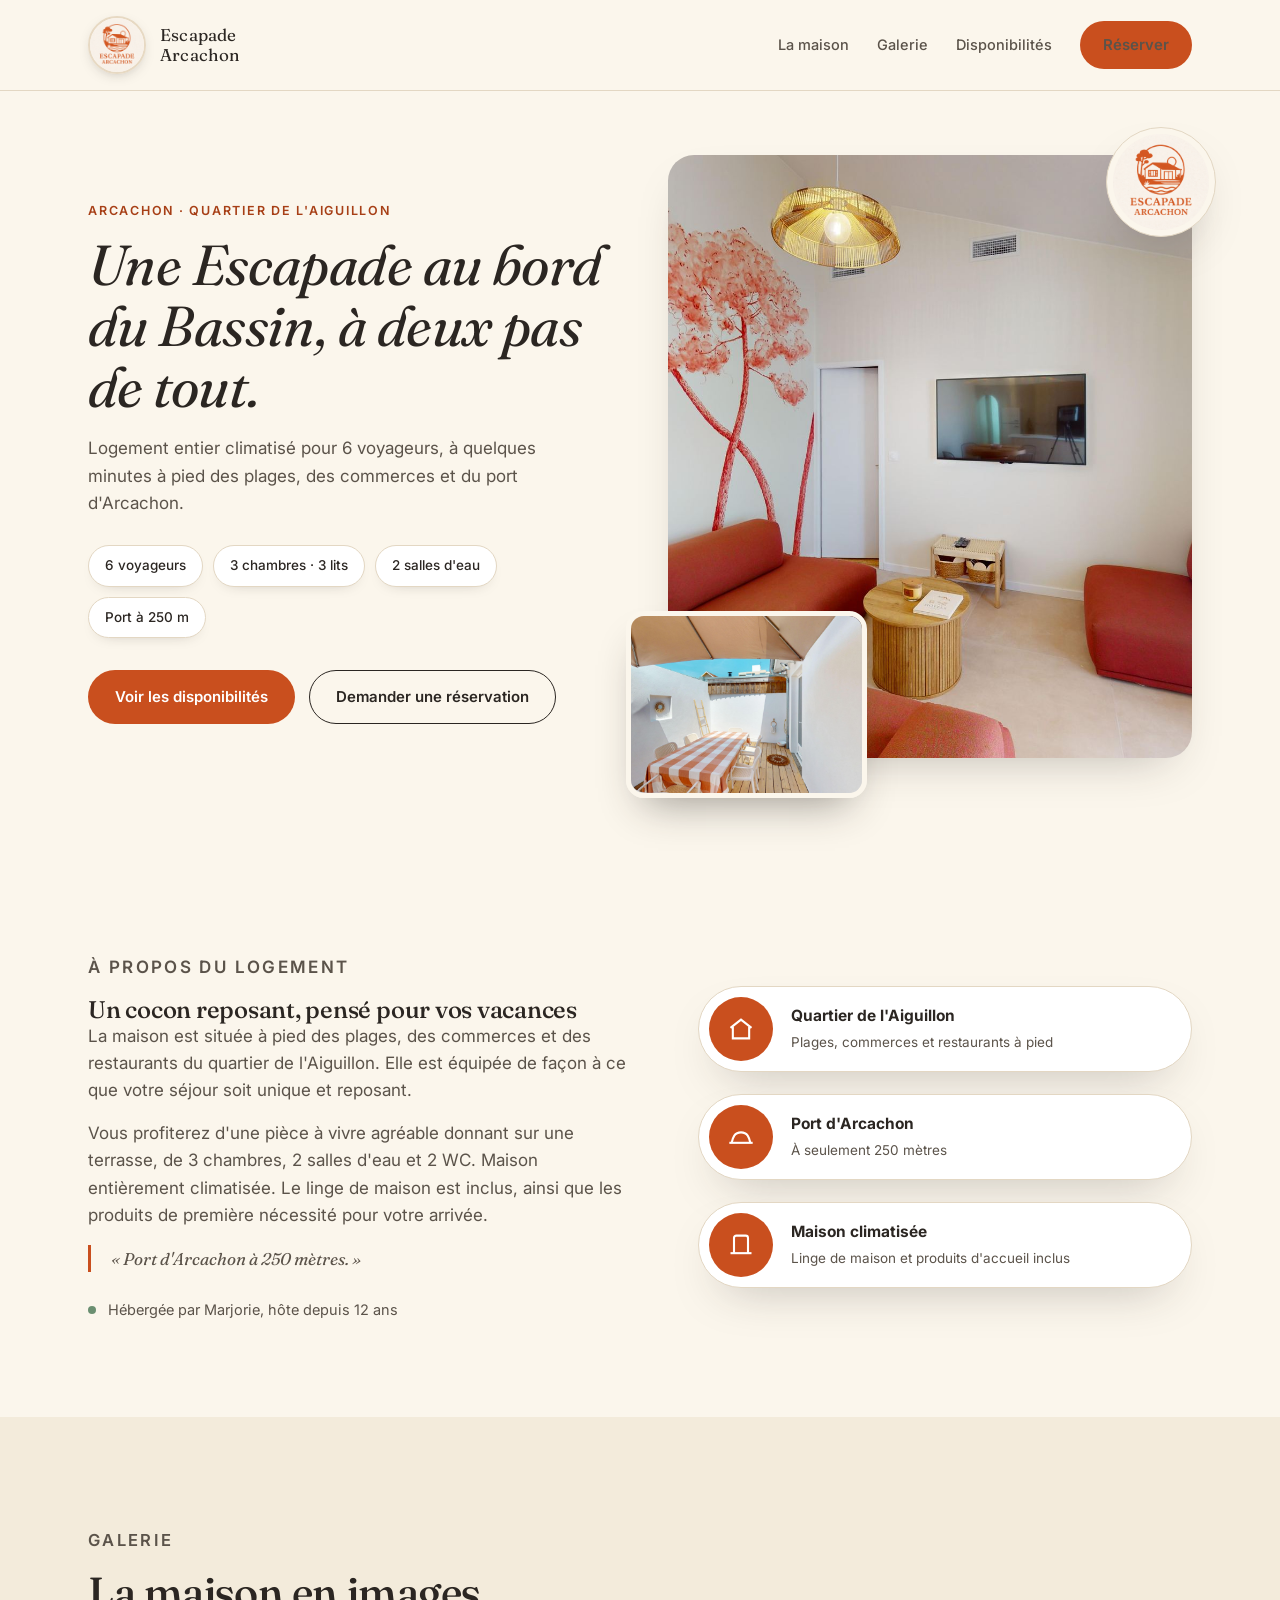
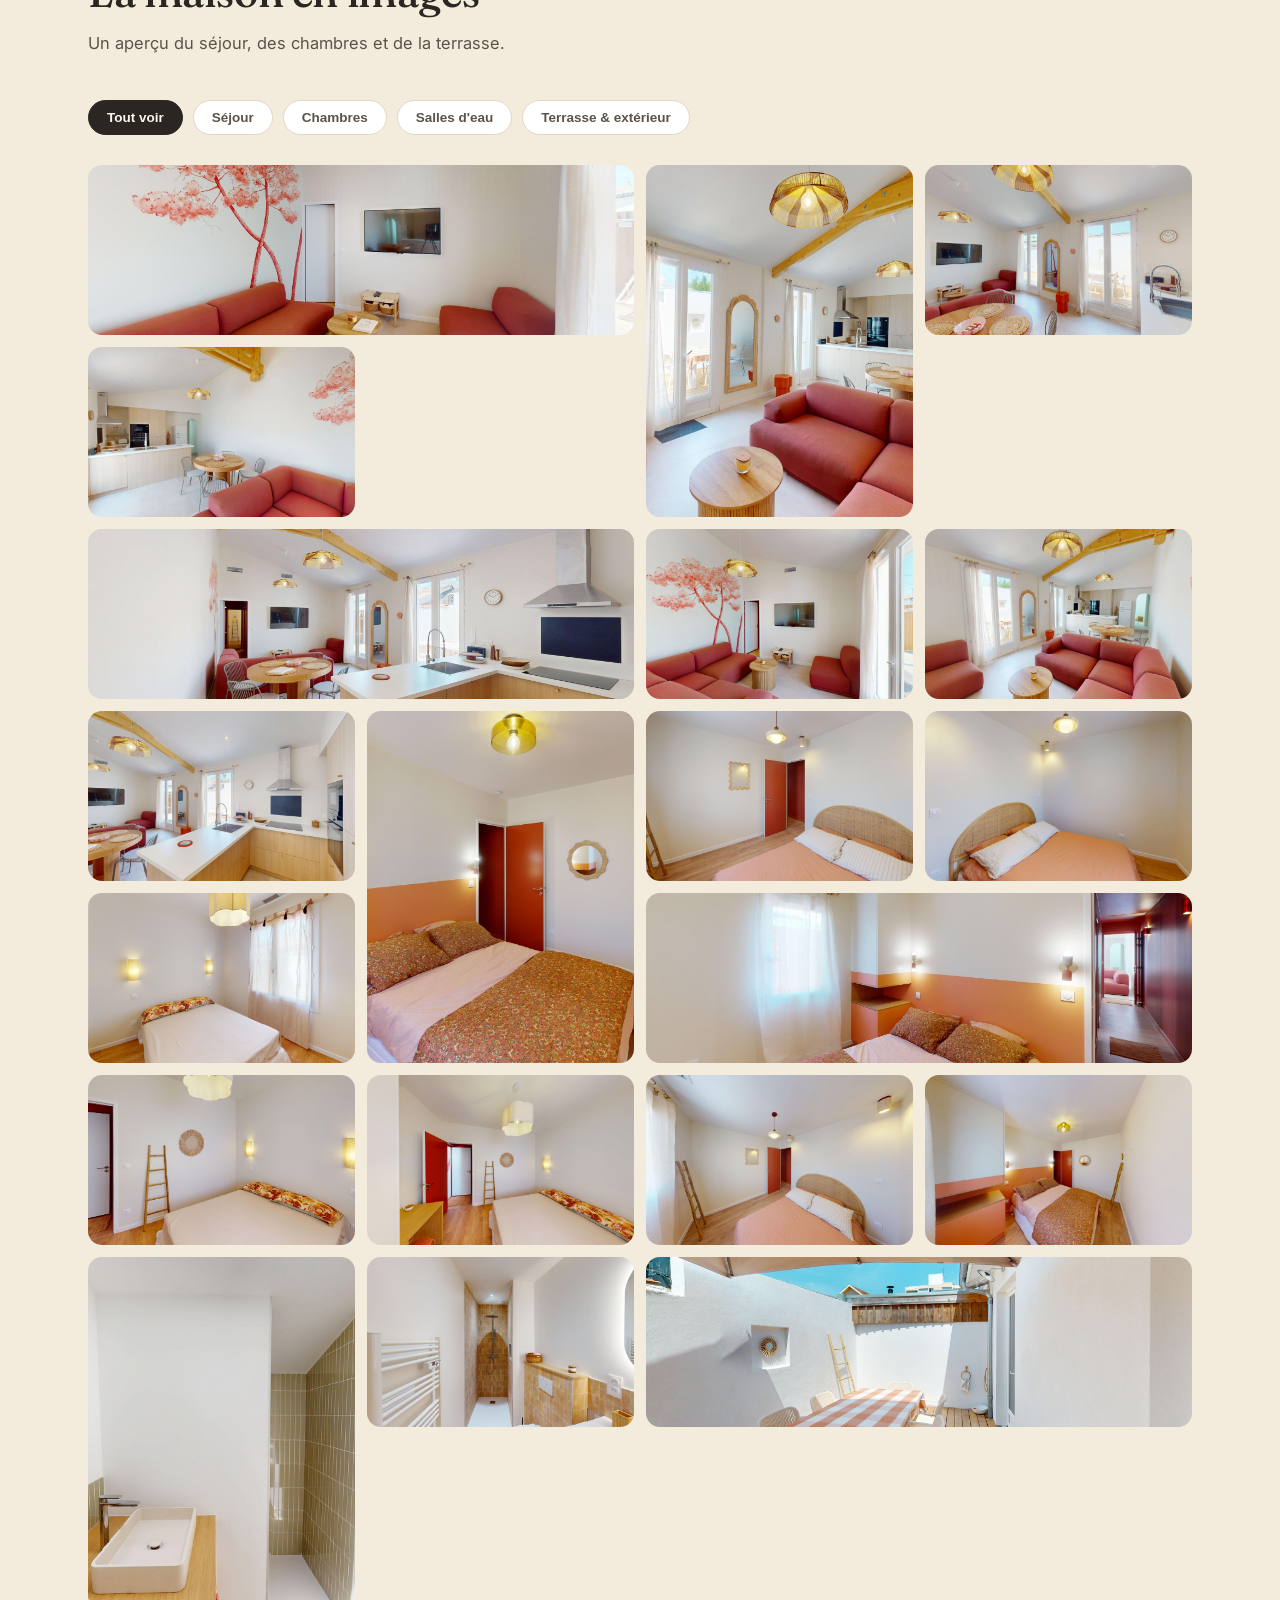
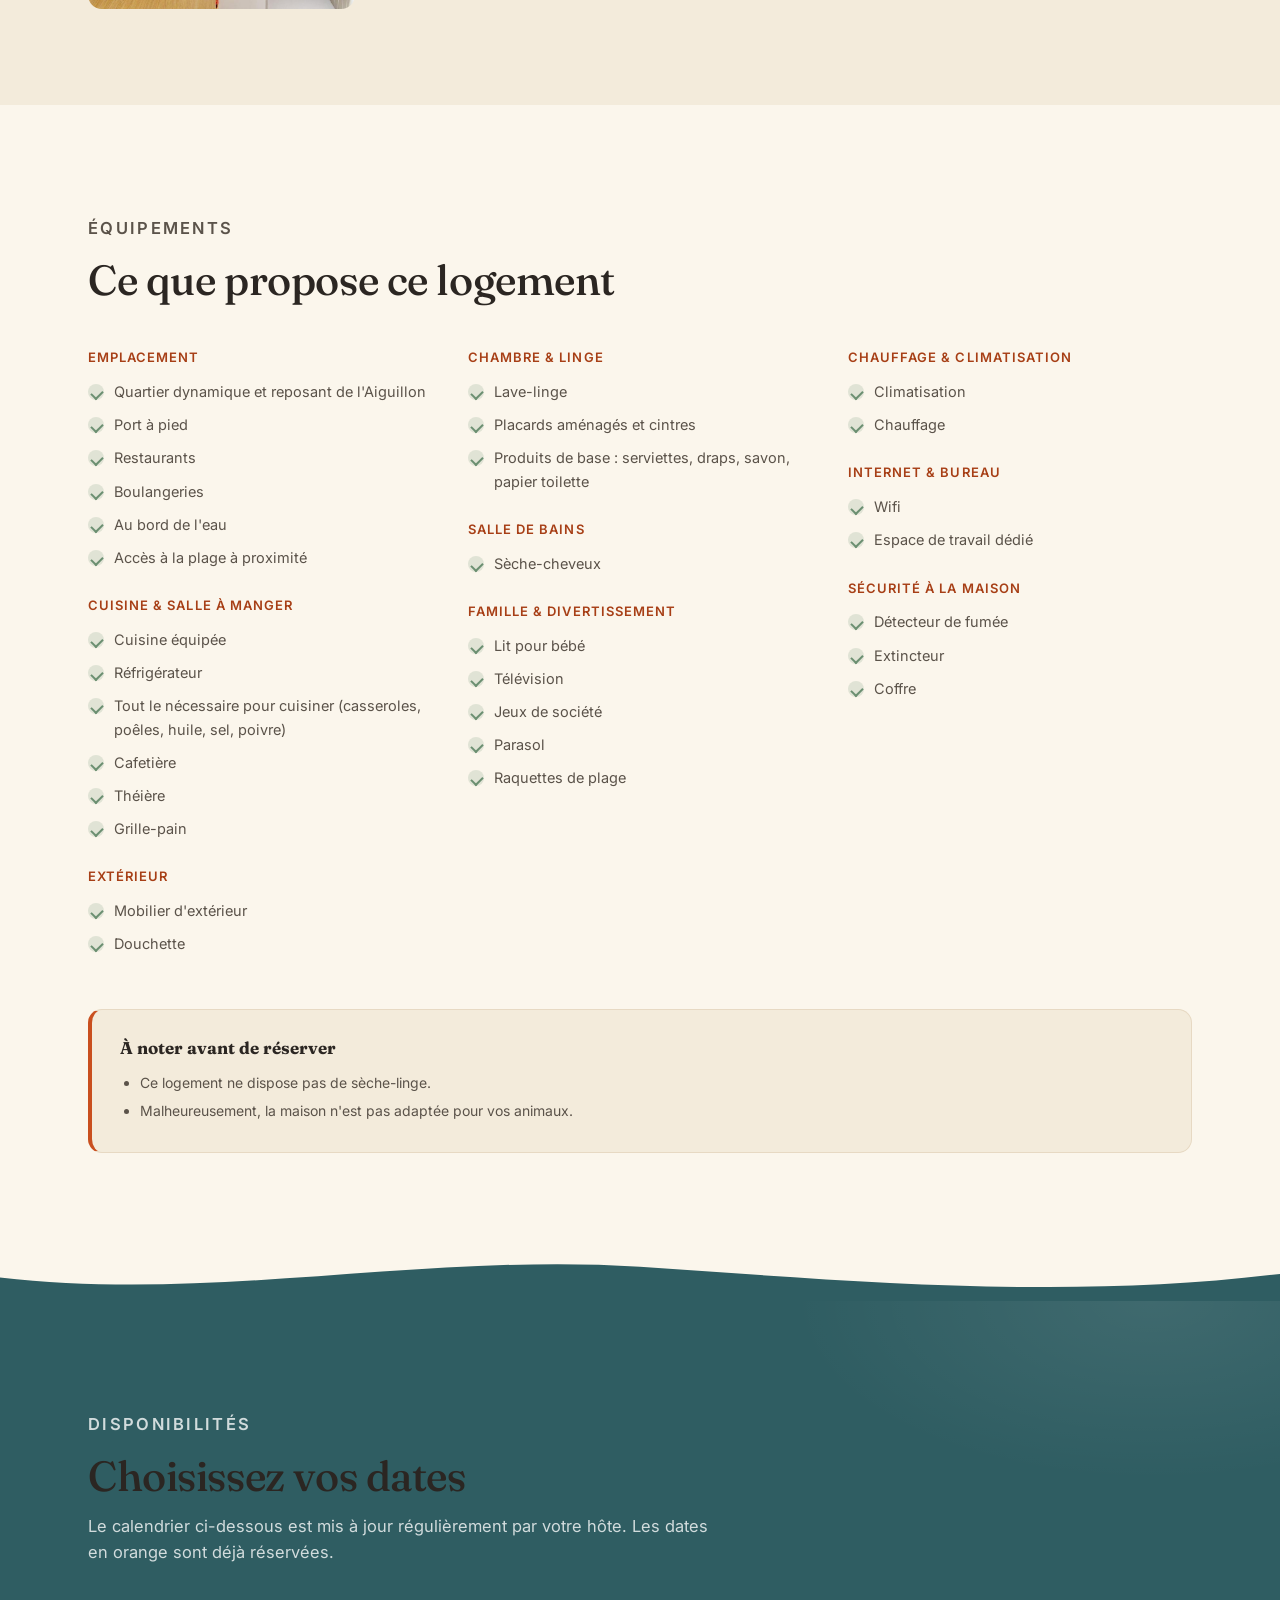
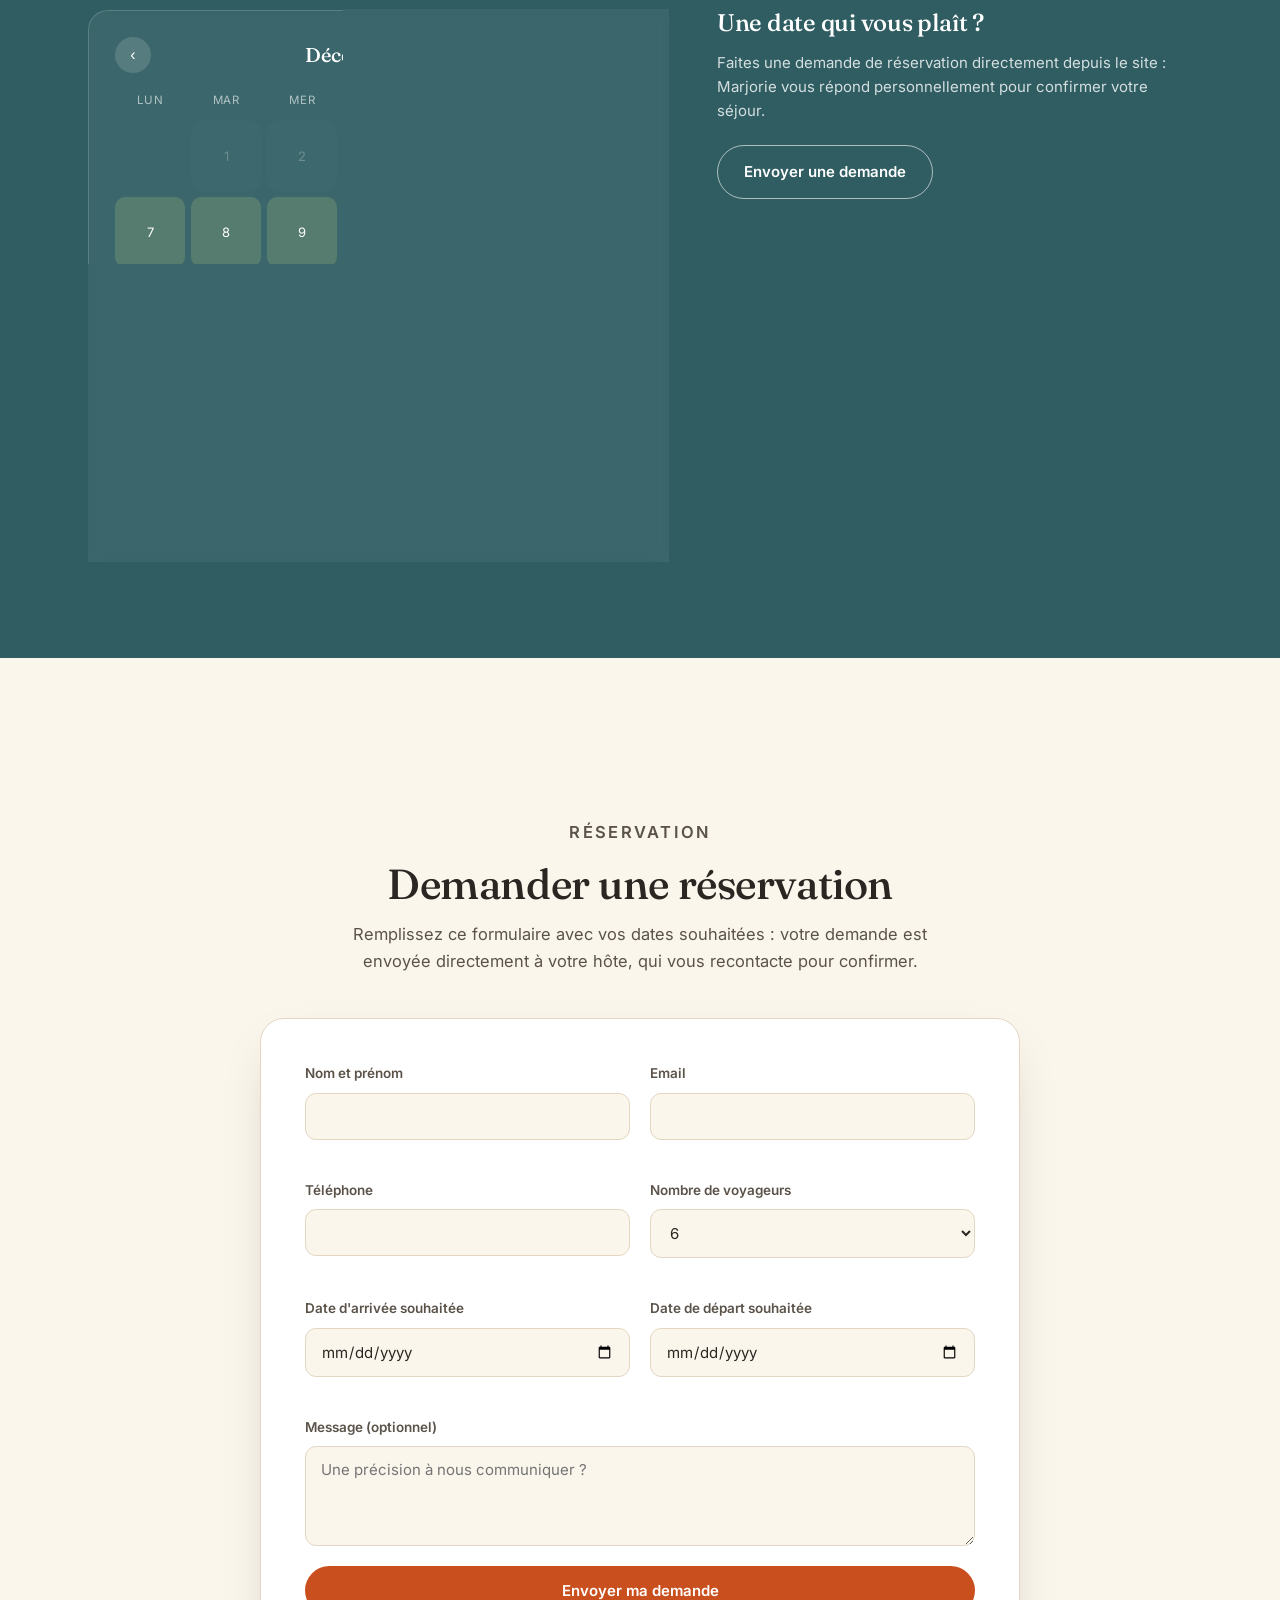
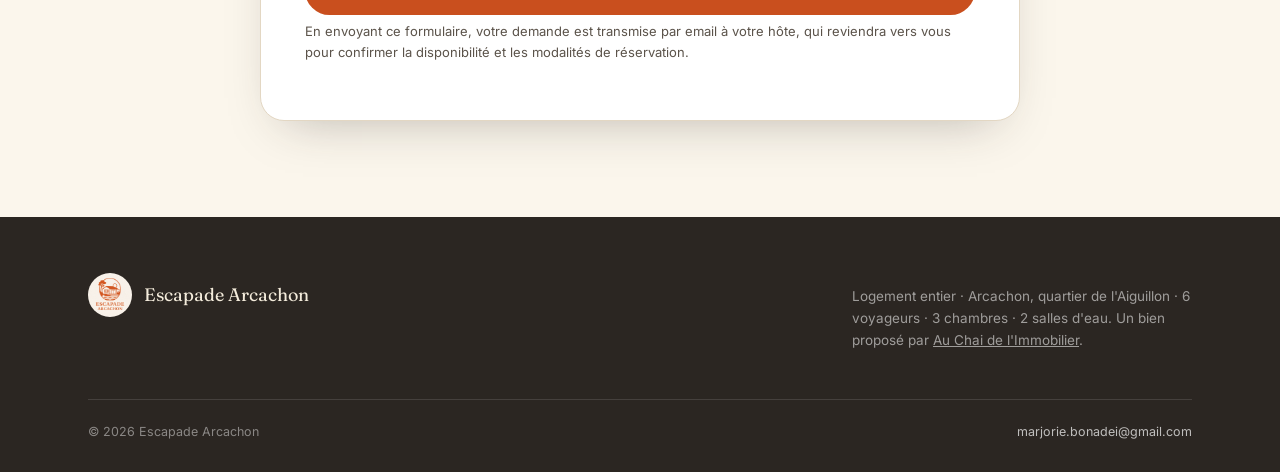
==== index.html @ e71ca38b "Add files via upload" ====
<!DOCTYPE html>
<html lang="fr">
<head>
<meta charset="UTF-8">
<meta name="viewport" content="width=device-width, initial-scale=1.0">
<title>Escapade Arcachon — Maison de vacances, quartier de l'Aiguillon</title>
<meta name="description" content="Maison de vacances entière à Arcachon, quartier de l'Aiguillon. 6 voyageurs, 3 chambres, climatisée, à 250 m du port. Vérifiez les disponibilités et envoyez votre demande de réservation.">
<link rel="icon" href="images/favicon.png">
<link rel="stylesheet" href="css/style.css">
<meta property="og:title" content="Escapade Arcachon — Maison de vacances">
<meta property="og:description" content="À pied des plages, des commerces et des restaurants du quartier de l'Aiguillon. Port d'Arcachon à 250 mètres.">
<meta property="og:image" content="images/sejour-1.jpg">
</head>
<body>

<header class="site-header">
  <div class="container">
    <a href="#" class="brand">
      <img src="images/logo.png" alt="Logo Escapade Arcachon">
      <span>Escapade<br>Arcachon</span>
    </a>
    <nav class="nav-links">
      <a href="#maison">La maison</a>
      <a href="#galerie">Galerie</a>
      <a href="#disponibilites">Disponibilités</a>
      <a href="#reserver" class="btn btn-primary" style="padding:11px 22px;">Réserver</a>
    </nav>
  </div>
</header>

<!-- HERO -->
<section class="hero">
  <div class="container hero-grid">
    <div class="hero-content">
      <p class="eyebrow">Arcachon · Quartier de l'Aiguillon</p>
      <h1>Une Escapade au bord du Bassin, à deux pas de tout.</h1>
      <p class="lede">Logement entier climatisé pour 6 voyageurs, à quelques minutes à pied des plages, des commerces et du port d'Arcachon.</p>
      <div class="hero-stats">
        <span class="stat-pill">6 voyageurs</span>
        <span class="stat-pill">3 chambres · 3 lits</span>
        <span class="stat-pill">2 salles d'eau</span>
        <span class="stat-pill">Port à 250 m</span>
      </div>
      <div class="hero-cta">
        <a href="#disponibilites" class="btn btn-primary">Voir les disponibilités</a>
        <a href="#reserver" class="btn btn-outline">Demander une réservation</a>
      </div>
    </div>
    <div class="hero-visual">
      <div class="hero-media-main">
        <img src="images/sejour-1.jpg" alt="Séjour lumineux de la maison Escapade Arcachon">
      </div>
      <div class="hero-media-secondary">
        <img src="images/terrasse-1.jpg" alt="Terrasse de la maison">
      </div>
      <div class="hero-badge">
        <img src="images/logo.png" alt="">
      </div>
    </div>
  </div>
</section>

<!-- ABOUT -->
<section class="about" id="maison">
  <div class="container about-grid">
    <div class="about-text">
      <p class="eyebrow">À propos du logement</p>
      <h2>Un cocon reposant, pensé pour vos vacances</h2>
      <p>La maison est située à pied des plages, des commerces et des restaurants du quartier de l'Aiguillon. Elle est équipée de façon à ce que votre séjour soit unique et reposant.</p>
      <p>Vous profiterez d'une pièce à vivre agréable donnant sur une terrasse, de 3 chambres, 2 salles d'eau et 2 WC. Maison entièrement climatisée. Le linge de maison est inclus, ainsi que les produits de première nécessité pour votre arrivée.</p>
      <p class="pullquote">« Port d'Arcachon à 250 mètres. »</p>
      <div class="host-line">
        <span class="host-dot"></span>
        Hébergée par Marjorie, hôte depuis 12 ans
      </div>
    </div>
    <div class="badge-circles">
      <div class="badge-circle-row">
        <span class="badge-circle">
          <svg viewBox="0 0 24 24" fill="none" stroke="currentColor" stroke-width="1.8"><path d="M3 11l9-7 9 7"/><path d="M5 10v10h14V10"/></svg>
        </span>
        <div><strong>Quartier de l'Aiguillon</strong><span>Plages, commerces et restaurants à pied</span></div>
      </div>
      <div class="badge-circle-row">
        <span class="badge-circle">
          <svg viewBox="0 0 24 24" fill="none" stroke="currentColor" stroke-width="1.8"><path d="M4 17c1-4 2-9 8-9s7 5 8 9"/><path d="M2 17h20"/></svg>
        </span>
        <div><strong>Port d'Arcachon</strong><span>À seulement 250 mètres</span></div>
      </div>
      <div class="badge-circle-row">
        <span class="badge-circle">
          <svg viewBox="0 0 24 24" fill="none" stroke="currentColor" stroke-width="1.8"><path d="M6 19V6a2 2 0 012-2h8a2 2 0 012 2v13"/><path d="M3 19h18"/></svg>
        </span>
        <div><strong>Maison climatisée</strong><span>Linge de maison et produits d'accueil inclus</span></div>
      </div>
    </div>
  </div>
</section>

<!-- GALLERY -->
<section class="gallery" id="galerie">
  <div class="container">
    <div class="section-head">
      <p class="eyebrow">Galerie</p>
      <h2>La maison en images</h2>
      <p>Un aperçu du séjour, des chambres et de la terrasse.</p>
    </div>
    <div class="gallery-tabs">
      <button class="gtab active" data-filter="all">Tout voir</button>
      <button class="gtab" data-filter="sejour">Séjour</button>
      <button class="gtab" data-filter="chambre">Chambres</button>
      <button class="gtab" data-filter="sdb">Salles d'eau</button>
      <button class="gtab" data-filter="exterieur">Terrasse &amp; extérieur</button>
    </div>
    <div class="grid-gallery" id="galleryGrid">
      <!-- injected by JS -->
    </div>
  </div>
</section>

<div class="lightbox" id="lightbox">
  <button class="lightbox-close" id="lbClose">&times;</button>
  <button class="lightbox-nav prev" id="lbPrev">&#8249;</button>
  <img src="" alt="" id="lbImage">
  <button class="lightbox-nav next" id="lbNext">&#8250;</button>
  <p class="lightbox-caption" id="lbCaption"></p>
</div>

<!-- AMENITIES -->
<section class="amenities">
  <div class="container">
    <div class="section-head">
      <p class="eyebrow">Équipements</p>
      <h2>Ce que propose ce logement</h2>
    </div>
    <div class="amenities-columns">
      <div class="amenity-col">
        <h4>Emplacement</h4>
        <ul class="amenity-list">
          <li>Quartier dynamique et reposant de l'Aiguillon</li>
          <li>Port à pied</li>
          <li>Restaurants</li>
          <li>Boulangeries</li>
          <li>Au bord de l'eau</li>
          <li>Accès à la plage à proximité</li>
        </ul>
        <h4>Cuisine &amp; salle à manger</h4>
        <ul class="amenity-list">
          <li>Cuisine équipée</li>
          <li>Réfrigérateur</li>
          <li>Tout le nécessaire pour cuisiner (casseroles, poêles, huile, sel, poivre)</li>
          <li>Cafetière</li>
          <li>Théière</li>
          <li>Grille-pain</li>
        </ul>
        <h4>Extérieur</h4>
        <ul class="amenity-list">
          <li>Mobilier d'extérieur</li>
          <li>Douchette</li>
        </ul>
      </div>
      <div class="amenity-col">
        <h4>Chambre &amp; linge</h4>
        <ul class="amenity-list">
          <li>Lave-linge</li>
          <li>Placards aménagés et cintres</li>
          <li>Produits de base : serviettes, draps, savon, papier toilette</li>
        </ul>
        <h4>Salle de bains</h4>
        <ul class="amenity-list">
          <li>Sèche-cheveux</li>
        </ul>
        <h4>Famille &amp; divertissement</h4>
        <ul class="amenity-list">
          <li>Lit pour bébé</li>
          <li>Télévision</li>
          <li>Jeux de société</li>
          <li>Parasol</li>
          <li>Raquettes de plage</li>
        </ul>
      </div>
      <div class="amenity-col">
        <h4>Chauffage &amp; climatisation</h4>
        <ul class="amenity-list">
          <li>Climatisation</li>
          <li>Chauffage</li>
        </ul>
        <h4>Internet &amp; bureau</h4>
        <ul class="amenity-list">
          <li>Wifi</li>
          <li>Espace de travail dédié</li>
        </ul>
        <h4>Sécurité à la maison</h4>
        <ul class="amenity-list">
          <li>Détecteur de fumée</li>
          <li>Extincteur</li>
          <li>Coffre</li>
        </ul>
      </div>
    </div>

    <div class="notice-box">
      <strong>À noter avant de réserver</strong>
      <ul>
        <li>Ce logement ne dispose pas de sèche-linge.</li>
        <li>Malheureusement, la maison n'est pas adaptée pour vos animaux.</li>
      </ul>
    </div>
  </div>
</section>

<div class="wave wave-into-teal">
  <svg viewBox="0 0 1440 60" preserveAspectRatio="none"><path fill="#2F5D62" d="M0,32 C240,60 480,4 720,20 C960,36 1200,58 1440,28 L1440,60 L0,60 Z"></path></svg>
</div>

<!-- AVAILABILITY -->
<section class="availability" id="disponibilites">
  <div class="container">
    <div class="section-head">
      <p class="eyebrow">Disponibilités</p>
      <h2>Choisissez vos dates</h2>
      <p>Le calendrier ci-dessous est mis à jour régulièrement par votre hôte. Les dates en orange sont déjà réservées.</p>
    </div>
    <div class="cal-wrap">
      <div class="cal-card">
        <div class="cal-nav">
          <button id="calPrev" aria-label="Mois précédent">&#8249;</button>
          <h3 id="calLabel">Mois</h3>
          <button id="calNext" aria-label="Mois suivant">&#8250;</button>
        </div>
        <div class="cal-grid" id="calGrid"></div>
        <div class="cal-legend">
          <span><span class="legend-dot available"></span>Libre</span>
          <span><span class="legend-dot unavailable"></span>Réservé</span>
        </div>
      </div>
      <div class="cal-side">
        <h3>Une date qui vous plaît ?</h3>
        <p>Faites une demande de réservation directement depuis le site : Marjorie vous répond personnellement pour confirmer votre séjour.</p>
        <a href="#reserver" class="btn btn-ghost">Envoyer une demande</a>
      </div>
    </div>
  </div>
</section>

<div class="wave wave-out-teal">
  <svg viewBox="0 0 1440 60" preserveAspectRatio="none"><path fill="#FBF6EC" d="M0,0 L1440,0 L1440,30 C1200,58 960,4 720,22 C480,40 240,4 0,30 Z"></path></svg>
</div>
<section class="reserve" id="reserver">
  <div class="container">
    <div class="section-head" style="margin-left:auto;margin-right:auto;text-align:center;">
      <p class="eyebrow">Réservation</p>
      <h2>Demander une réservation</h2>
      <p>Remplissez ce formulaire avec vos dates souhaitées : votre demande est envoyée directement à votre hôte, qui vous recontacte pour confirmer.</p>
    </div>

    <form class="form-card" id="reservationForm" name="reservation" method="POST" data-netlify="true" netlify-honeypot="societe">
      <input type="hidden" name="form-name" value="reservation">
      <p style="display:none;">
        <label>Ne pas remplir : <input name="societe"></label>
      </p>

      <div class="form-grid">
        <div class="field">
          <label for="nom">Nom et prénom</label>
          <input type="text" id="nom" name="nom" required>
        </div>
        <div class="field">
          <label for="email">Email</label>
          <input type="email" id="email" name="email" required>
        </div>
        <div class="field">
          <label for="telephone">Téléphone</label>
          <input type="tel" id="telephone" name="telephone" required>
        </div>
        <div class="field">
          <label for="voyageurs">Nombre de voyageurs</label>
          <select id="voyageurs" name="voyageurs">
            <option>1</option><option>2</option><option>3</option>
            <option>4</option><option>5</option><option selected>6</option>
          </select>
        </div>
        <div class="field">
          <label for="arrivee">Date d'arrivée souhaitée</label>
          <input type="date" id="arrivee" name="arrivee" required>
        </div>
        <div class="field">
          <label for="depart">Date de départ souhaitée</label>
          <input type="date" id="depart" name="depart" required>
        </div>
        <div class="field full">
          <label for="message">Message (optionnel)</label>
          <textarea id="message" name="message" placeholder="Une précision à nous communiquer ?"></textarea>
        </div>
      </div>
      <button type="submit" class="btn btn-primary" style="width:100%;justify-content:center;">Envoyer ma demande</button>
      <p class="form-note">En envoyant ce formulaire, votre demande est transmise par email à votre hôte, qui reviendra vers vous pour confirmer la disponibilité et les modalités de réservation.</p>
      <div class="form-success" id="formSuccess">Merci ! Votre demande a bien été envoyée. Vous allez recevoir une réponse par email prochainement.</div>
    </form>
  </div>
</section>

<footer>
  <div class="container">
    <div class="footer-grid">
      <div class="footer-brand">
        <img src="images/logo.png" alt="Logo Escapade Arcachon">
        <span>Escapade Arcachon</span>
      </div>
      <p class="footer-meta">Logement entier · Arcachon, quartier de l'Aiguillon · 6 voyageurs · 3 chambres · 2 salles d'eau. Un bien proposé par <a href="https://www.auchai-immobilier.fr" target="_blank" rel="noopener">Au Chai de l'Immobilier</a>.</p>
    </div>
    <div class="bottom">
      <span>&copy; <span id="year"></span> Escapade Arcachon</span>
      <a href="mailto:marjorie.bonadei@gmail.com">marjorie.bonadei@gmail.com</a>
    </div>
  </div>
</footer>

<script src="js/main.js"></script>
</body>
</html>
---- css/style.css ----
/* ============================================
   ESCAPADE ARCACHON — feuille de style
   Palette dérivée du logo :
   - Crème  #FBF6EC (fond)
   - Encre  #2B2622 (texte)
   - Terracotta #C94F1E (accent primaire, du logo)
   - Bassin #2F5D62 (accent secondaire, teinte bassin/marée)
   - Sable  #E7D9C3 (neutre clair)
   ============================================ */

@import url('https://fonts.googleapis.com/css2?family=Fraunces:ital,opsz,wght@0,9..144,400;0,9..144,500;0,9..144,600;1,9..144,400;1,9..144,500&family=Inter:wght@400;500;600&display=swap');

:root{
  --cream:#FBF6EC;
  --cream-2:#F3EBDB;
  --ink:#2B2622;
  --ink-soft:#5B534A;
  --terracotta:#C94F1E;
  --terracotta-dark:#A73F16;
  --bassin:#2F5D62;
  --bassin-dark:#22454A;
  --sable:#E7D9C3;
  --available:#6B8F71;
  --unavailable:#C98A6B;
  --line:#E3D7C3;
  --radius:18px;
  --shadow: 0 20px 50px -25px rgba(43,38,34,0.35);
}

*{box-sizing:border-box;}
html{scroll-behavior:smooth;}
body{
  margin:0;
  background:var(--cream);
  color:var(--ink);
  font-family:'Inter',sans-serif;
  font-size:16px;
  line-height:1.6;
  -webkit-font-smoothing:antialiased;
}
img{max-width:100%;display:block;}
a{color:inherit;}
.container{
  max-width:1160px;
  margin:0 auto;
  padding:0 28px;
}
h1,h2,h3,.serif{
  font-family:'Fraunces',serif;
  font-weight:500;
  line-height:1.08;
  letter-spacing:-0.01em;
  margin:0;
  color:var(--ink);
}
.eyebrow{
  font-family:'Inter',sans-serif;
  text-transform:uppercase;
  letter-spacing:0.14em;
  font-size:12.5px;
  font-weight:600;
  color:var(--terracotta-dark);
}
.btn{
  display:inline-flex;
  align-items:center;
  gap:10px;
  padding:14px 26px;
  border-radius:100px;
  font-family:'Inter',sans-serif;
  font-weight:600;
  font-size:15px;
  text-decoration:none;
  border:1.5px solid transparent;
  cursor:pointer;
  transition:transform .18s ease, background .18s ease, color .18s ease, border-color .18s ease;
}
.btn:hover{transform:translateY(-2px);}
.btn-primary{background:var(--terracotta); color:#fff;}
.btn-primary:hover{background:var(--terracotta-dark);}
.btn-ghost{background:transparent; border-color:rgba(255,255,255,0.6); color:#fff;}
.btn-ghost:hover{background:rgba(255,255,255,0.14);}
.btn-outline{background:transparent;border-color:var(--ink);color:var(--ink);}
.btn-outline:hover{background:var(--ink);color:var(--cream);}

/* ---------- Header ---------- */
.site-header{
  position:sticky;
  top:0; left:0; right:0;
  z-index:30;
  padding:16px 0;
  background:rgba(251,246,236,0.92);
  backdrop-filter:blur(10px);
  border-bottom:1px solid var(--line);
}
.site-header .container{
  display:flex;
  align-items:center;
  justify-content:space-between;
}
.brand{
  display:flex;
  align-items:center;
  gap:14px;
  text-decoration:none;
  color:var(--ink);
}
.brand img{height:58px;width:58px;border-radius:50%; border:2px solid var(--sable); box-shadow:0 4px 14px -6px rgba(43,38,34,0.35);}
.brand span{
  font-family:'Fraunces',serif;
  font-size:17px;
  line-height:1.15;
  letter-spacing:0.01em;
}
.nav-links{display:flex; align-items:center; gap:28px; font-size:14.5px; font-weight:500;}
.nav-links a{text-decoration:none; color:var(--ink-soft);}
.nav-links a:hover{color:var(--ink);}

/* ---------- Hero ---------- */
.hero{
  background:var(--cream);
  padding:64px 0 100px;
  overflow:visible;
}
.hero-grid{
  display:grid;
  grid-template-columns:1fr 1fr;
  gap:56px;
  align-items:center;
}
.hero .eyebrow{color:var(--terracotta-dark);}
.hero h1{
  font-size:clamp(38px, 4.4vw, 58px);
  margin-top:14px;
  font-style:italic;
  font-weight:400;
  color:var(--ink);
}
.hero p.lede{
  max-width:460px;
  font-size:17px;
  margin-top:18px;
  color:var(--ink-soft);
}
.hero-stats{
  display:flex;
  flex-wrap:wrap;
  gap:10px;
  margin-top:28px;
}
.stat-pill{
  background:#fff;
  border:1px solid var(--line);
  color:var(--ink);
  padding:9px 16px;
  border-radius:100px;
  font-size:13.5px;
  font-weight:500;
  box-shadow:0 6px 16px -12px rgba(43,38,34,0.4);
}
.hero-cta{
  display:flex;
  gap:14px;
  margin-top:32px;
  flex-wrap:wrap;
}
.hero-visual{
  position:relative;
}
.hero-media-main{
  border-radius:26px;
  overflow:hidden;
  box-shadow:var(--shadow);
  aspect-ratio:4/4.6;
}
.hero-media-main img{width:100%;height:100%;object-fit:cover;}
.hero-media-secondary{
  position:absolute;
  width:46%;
  bottom:-40px;
  left:-42px;
  border-radius:18px;
  overflow:hidden;
  border:5px solid var(--cream);
  box-shadow:0 22px 40px -18px rgba(43,38,34,0.45);
  aspect-ratio:4/3.1;
}
.hero-media-secondary img{width:100%;height:100%;object-fit:cover;}
.hero-badge{
  position:absolute;
  top:-28px;
  right:-24px;
  width:110px;height:110px;
  border-radius:50%;
  background:var(--cream);
  border:1px solid var(--line);
  box-shadow:var(--shadow);
  padding:6px;
}
.hero-badge img{width:100%;height:100%;border-radius:50%;object-fit:cover;}

.wave{display:block; width:100%; line-height:0;}
.wave svg{width:100%;height:auto;display:block;}
.wave-into-teal{margin-bottom:-2px;}
.wave-out-teal{margin-top:-2px;}

/* ---------- Section basics ---------- */
section{padding:96px 0;}
.section-head{
  max-width:640px;
  margin-bottom:44px;
}
.section-head h2{font-size:clamp(30px,4vw,42px); margin-top:12px;}
.section-head p{color:var(--ink-soft); margin-top:14px; font-size:16.5px;}

/* ---------- About / description ---------- */
.about{
  background:var(--cream);
}
.about-grid{
  display:grid;
  grid-template-columns:1.05fr 0.95fr;
  gap:64px;
  align-items:center;
}
.about-text p{font-size:17px; color:var(--ink-soft); margin:0 0 16px;}
.pullquote{
  font-family:'Fraunces',serif;
  font-style:italic;
  font-size:22px;
  color:var(--terracotta-dark);
  border-left:3px solid var(--terracotta);
  padding-left:20px;
  margin:26px 0;
}
.host-line{
  display:flex;
  align-items:center;
  gap:12px;
  margin-top:26px;
  font-size:14.5px;
  color:var(--ink-soft);
}
.host-dot{width:8px;height:8px;border-radius:50%;background:var(--available);}

.badge-circles{
  display:flex;
  flex-direction:column;
  gap:22px;
}
.badge-circle-row{
  display:flex;
  align-items:center;
  gap:18px;
  background:#fff;
  border:1px solid var(--line);
  border-radius:100px;
  padding:10px 22px 10px 10px;
  box-shadow:var(--shadow);
}
.badge-circle{
  width:64px;height:64px;
  border-radius:50%;
  background:var(--terracotta);
  color:#fff;
  display:flex;
  align-items:center;
  justify-content:center;
  flex-shrink:0;
}
.badge-circle svg{width:28px;height:28px;}
.badge-circle-row div strong{display:block; font-size:15.5px;}
.badge-circle-row div span{font-size:13.5px; color:var(--ink-soft);}

/* ---------- Gallery ---------- */
.gallery{background:var(--cream-2);}
.gallery-tabs{
  display:flex;
  gap:10px;
  flex-wrap:wrap;
  margin-bottom:30px;
}
.gtab{
  padding:9px 18px;
  border-radius:100px;
  border:1.5px solid var(--line);
  background:#fff;
  font-size:13.5px;
  font-weight:600;
  cursor:pointer;
  color:var(--ink-soft);
  transition:all .15s ease;
}
.gtab.active, .gtab:hover{background:var(--ink); color:var(--cream); border-color:var(--ink);}
.grid-gallery{
  display:grid;
  grid-template-columns:repeat(4,1fr);
  grid-auto-rows:170px;
  gap:12px;
}
.grid-gallery figure{
  margin:0;
  overflow:hidden;
  border-radius:14px;
  cursor:pointer;
  position:relative;
}
.grid-gallery img{
  width:100%;height:100%;object-fit:cover;
  transition:transform .5s ease;
}
.grid-gallery figure:hover img{transform:scale(1.06);}
.grid-gallery figure.tall{grid-row:span 2;}
.grid-gallery figure.wide{grid-column:span 2;}

/* Lightbox */
.lightbox{
  position:fixed; inset:0; z-index:100;
  background:rgba(20,16,14,0.92);
  display:none;
  align-items:center;
  justify-content:center;
  flex-direction:column;
}
.lightbox.open{display:flex;}
.lightbox img{max-width:88vw; max-height:78vh; border-radius:10px;}
.lightbox-caption{color:var(--sable); margin-top:16px; font-size:14px;}
.lightbox-close, .lightbox-nav{
  position:absolute;
  color:#fff;
  background:rgba(255,255,255,0.12);
  border:none;
  width:44px;height:44px;
  border-radius:50%;
  cursor:pointer;
  font-size:20px;
  display:flex;align-items:center;justify-content:center;
}
.lightbox-close{top:26px; right:26px;}
.lightbox-nav.prev{left:26px; top:50%; transform:translateY(-50%);}
.lightbox-nav.next{right:26px; top:50%; transform:translateY(-50%);}

/* ---------- Amenities ---------- */
.amenities{background:var(--cream);}
.amenities-columns{
  display:grid;
  grid-template-columns:repeat(3,1fr);
  gap:36px;
}
.amenity-col h4{
  font-family:'Inter',sans-serif;
  font-size:13px;
  text-transform:uppercase;
  letter-spacing:.08em;
  font-weight:600;
  color:var(--terracotta-dark);
  margin:26px 0 12px;
}
.amenity-col h4:first-child{margin-top:0;}
.amenity-list{
  list-style:none;
  margin:0 0 6px;
  padding:0;
  display:flex;
  flex-direction:column;
  gap:10px;
}
.amenity-list li{
  font-size:14.5px;
  color:var(--ink-soft);
  padding-left:26px;
  position:relative;
}
.amenity-list li::before{
  content:"";
  position:absolute;
  left:0; top:4px;
  width:16px; height:16px;
  border-radius:50%;
  background:var(--available);
  opacity:.18;
}
.amenity-list li::after{
  content:"";
  position:absolute;
  left:5px; top:8px;
  width:6px;height:9px;
  border-right:2px solid var(--available);
  border-bottom:2px solid var(--available);
  transform:rotate(45deg);
}
.notice-box{
  margin-top:48px;
  background:var(--cream-2);
  border:1px solid var(--sable);
  border-left:4px solid var(--terracotta);
  border-radius:14px;
  padding:24px 28px;
}
.notice-box strong{
  display:block;
  font-family:'Fraunces',serif;
  font-size:17px;
  margin-bottom:10px;
  color:var(--ink);
}
.notice-box ul{margin:0; padding-left:20px;}
.notice-box li{font-size:14px; color:var(--ink-soft); margin-bottom:6px;}

/* ---------- Availability calendar ---------- */
.availability{background:var(--bassin); color:#fff; position:relative; overflow:hidden;}
.availability::before{
  content:"";
  position:absolute; inset:0;
  background:
    radial-gradient(600px 300px at 90% 0%, rgba(255,255,255,0.08), transparent 60%);
}
.availability .section-head p{color:rgba(255,255,255,0.78);}
.availability .eyebrow{color:var(--sable);}
.cal-wrap{
  position:relative;
  display:grid;
  grid-template-columns:1.1fr 0.9fr;
  gap:48px;
  align-items:start;
}
.cal-card{
  background:rgba(255,255,255,0.06);
  border:1px solid rgba(255,255,255,0.16);
  border-radius:20px;
  padding:26px;
  backdrop-filter:blur(6px);
}
.cal-nav{
  display:flex;
  align-items:center;
  justify-content:space-between;
  margin-bottom:18px;
}
.cal-nav button{
  background:rgba(255,255,255,0.14);
  border:none;
  color:#fff;
  width:36px;height:36px;
  border-radius:50%;
  cursor:pointer;
  font-size:16px;
}
.cal-nav h3{font-family:'Fraunces',serif; font-size:20px; color:#fff; text-transform:capitalize;}
.cal-grid{
  display:grid;
  grid-template-columns:repeat(7,1fr);
  gap:6px;
  text-align:center;
}
.cal-dow{font-size:11.5px; opacity:.6; padding-bottom:6px; text-transform:uppercase; letter-spacing:.06em;}
.cal-day{
  aspect-ratio:1;
  display:flex;align-items:center;justify-content:center;
  border-radius:10px;
  font-size:13px;
  background:rgba(255,255,255,0.05);
}
.cal-day.empty{background:transparent;}
.cal-day.available{background:rgba(107,143,113,0.55);}
.cal-day.unavailable{background:rgba(201,138,107,0.9); text-decoration:line-through; opacity:.85;}
.cal-day.past{opacity:.25;}
.cal-legend{display:flex; gap:22px; margin-top:18px; font-size:13px;}
.legend-dot{display:inline-block; width:10px;height:10px; border-radius:3px; margin-right:7px;}
.legend-dot.available{background:var(--available);}
.legend-dot.unavailable{background:var(--unavailable);}

.cal-side h3{color:#fff; font-size:24px; margin-bottom:14px;}
.cal-side p{color:rgba(255,255,255,0.8); font-size:15px; margin-bottom:22px;}

/* ---------- Reservation form ---------- */
.reserve{background:var(--cream);}
.form-card{
  background:#fff;
  border:1px solid var(--line);
  border-radius:24px;
  padding:44px;
  box-shadow:var(--shadow);
  max-width:760px;
  margin:0 auto;
}
.form-grid{
  display:grid;
  grid-template-columns:1fr 1fr;
  gap:20px;
}
.field{display:flex; flex-direction:column; gap:8px; margin-bottom:20px;}
.field.full{grid-column:1/-1;}
label{font-size:13.5px; font-weight:600; color:var(--ink-soft);}
input, textarea, select{
  font-family:'Inter',sans-serif;
  font-size:15px;
  padding:13px 15px;
  border-radius:11px;
  border:1.5px solid var(--line);
  background:var(--cream);
  color:var(--ink);
}
input:focus, textarea:focus, select:focus{
  outline:none;
  border-color:var(--terracotta);
  background:#fff;
}
textarea{resize:vertical; min-height:100px;}
.form-note{font-size:13px; color:var(--ink-soft); margin-top:6px;}
.form-success{
  display:none;
  background:var(--cream-2);
  border:1.5px solid var(--available);
  border-radius:14px;
  padding:20px;
  text-align:center;
  font-weight:500;
}

/* ---------- Footer ---------- */
footer{
  background:var(--ink);
  color:var(--cream-2);
  padding:56px 0 30px;
}
.footer-grid{
  display:flex;
  justify-content:space-between;
  align-items:flex-start;
  flex-wrap:wrap;
  gap:30px;
  padding-bottom:34px;
  border-bottom:1px solid rgba(255,255,255,0.12);
}
.footer-brand{display:flex; align-items:center; gap:12px;}
.footer-brand img{height:44px;width:44px;border-radius:50%;}
.footer-brand span{font-family:'Fraunces',serif; font-size:18px;}
.footer-meta{font-size:13.5px; color:rgba(255,255,255,0.55); max-width:340px;}
footer .bottom{
  display:flex; justify-content:space-between; flex-wrap:wrap; gap:10px;
  padding-top:22px;
  font-size:12.5px;
  color:rgba(255,255,255,0.45);
}
footer .bottom a{color:rgba(255,255,255,0.7); text-decoration:none;}

/* focus visibility */
a:focus-visible, button:focus-visible, .gtab:focus-visible{
  outline:2px solid var(--terracotta);
  outline-offset:2px;
}

@media (prefers-reduced-motion: reduce){
  *{transition:none !important; animation:none !important;}
}

/* ---------- Responsive ---------- */
@media (max-width:900px){
  .nav-links{display:none;}
  .hero-grid, .about-grid, .cal-wrap{grid-template-columns:1fr;}
  .hero-visual{margin-top:20px;}
  .hero-media-secondary{width:52%; left:0; bottom:-30px;}
  .hero-badge{width:82px;height:82px; top:-18px; right:0;}
  .amenities-columns{grid-template-columns:1fr; gap:6px;}
  .grid-gallery{grid-template-columns:repeat(2,1fr); grid-auto-rows:160px;}
  .grid-gallery figure.wide{grid-column:span 2;}
  .form-grid{grid-template-columns:1fr;}
  .form-card{padding:28px;}
  section{padding:70px 0;}
}
@media (max-width:520px){
  .hero-content{padding-bottom:52px;}
  .grid-gallery{grid-template-columns:repeat(2,1fr); grid-auto-rows:130px;}
}
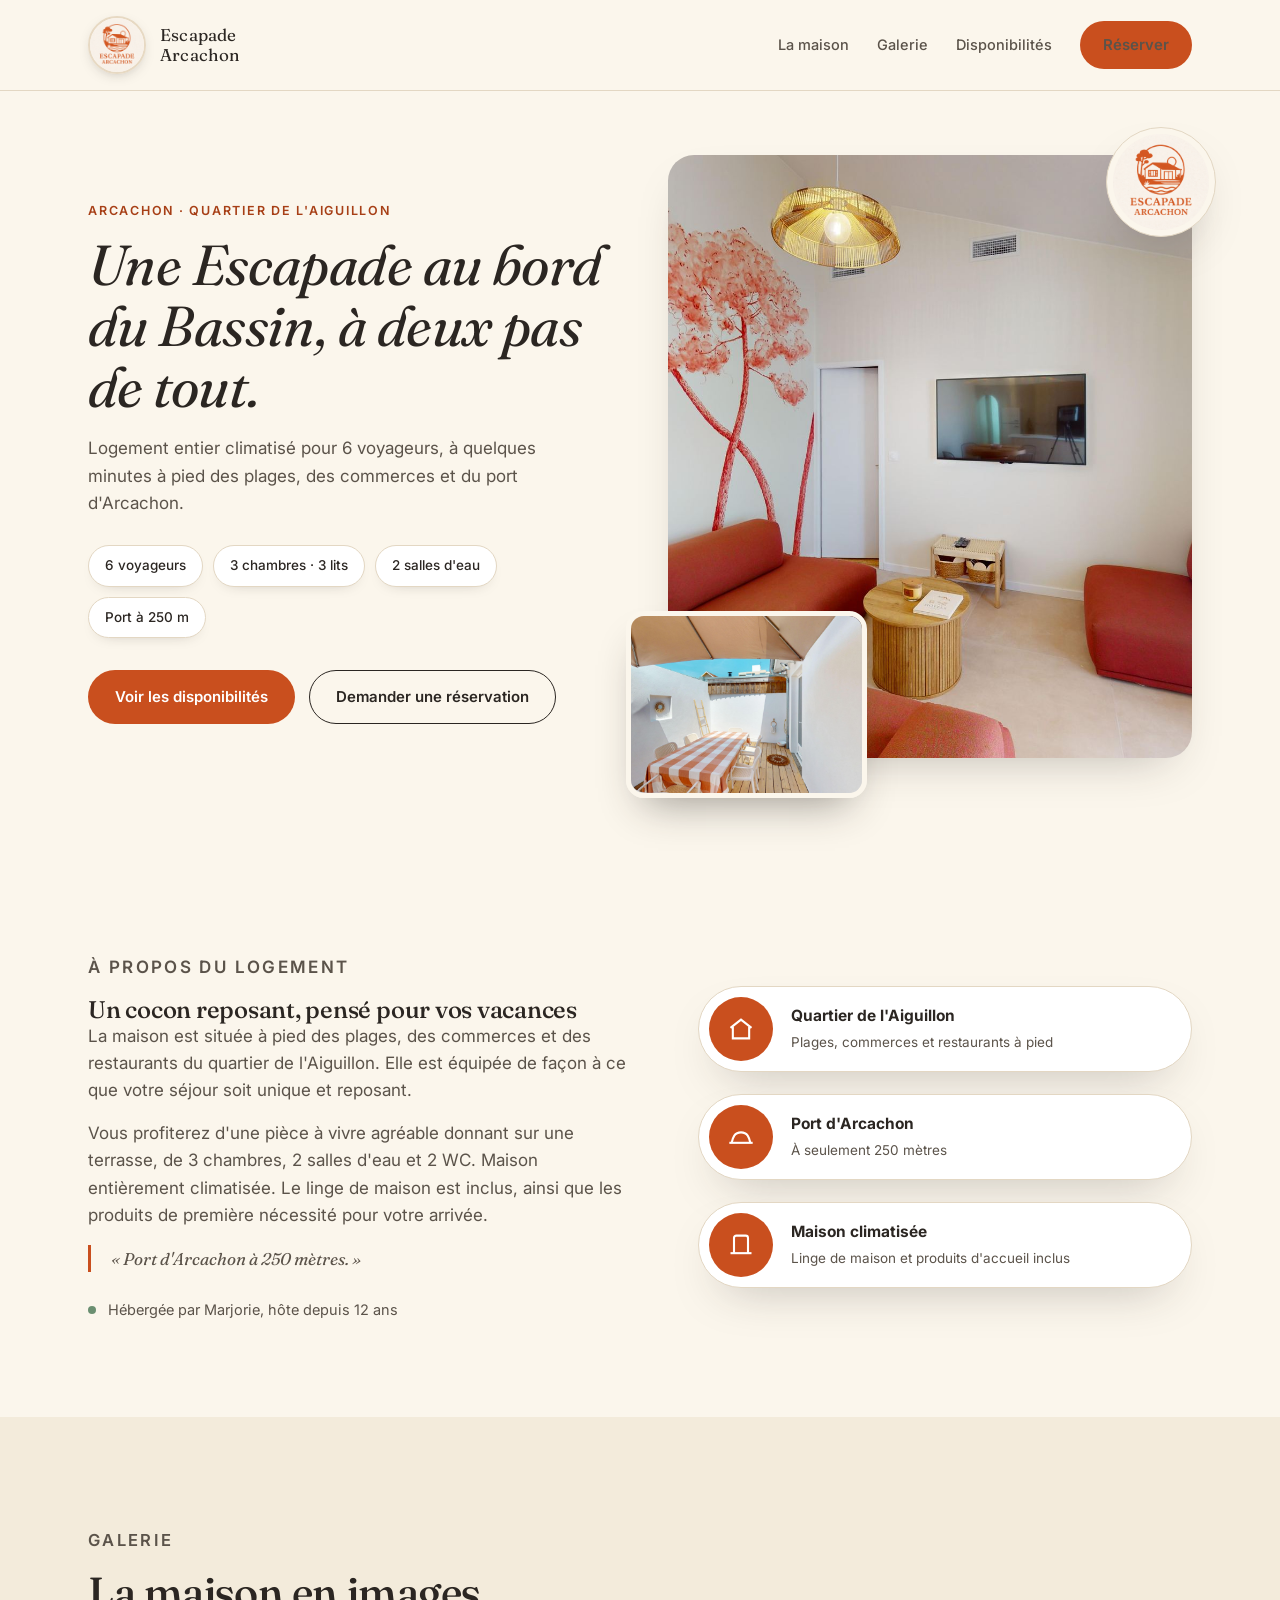
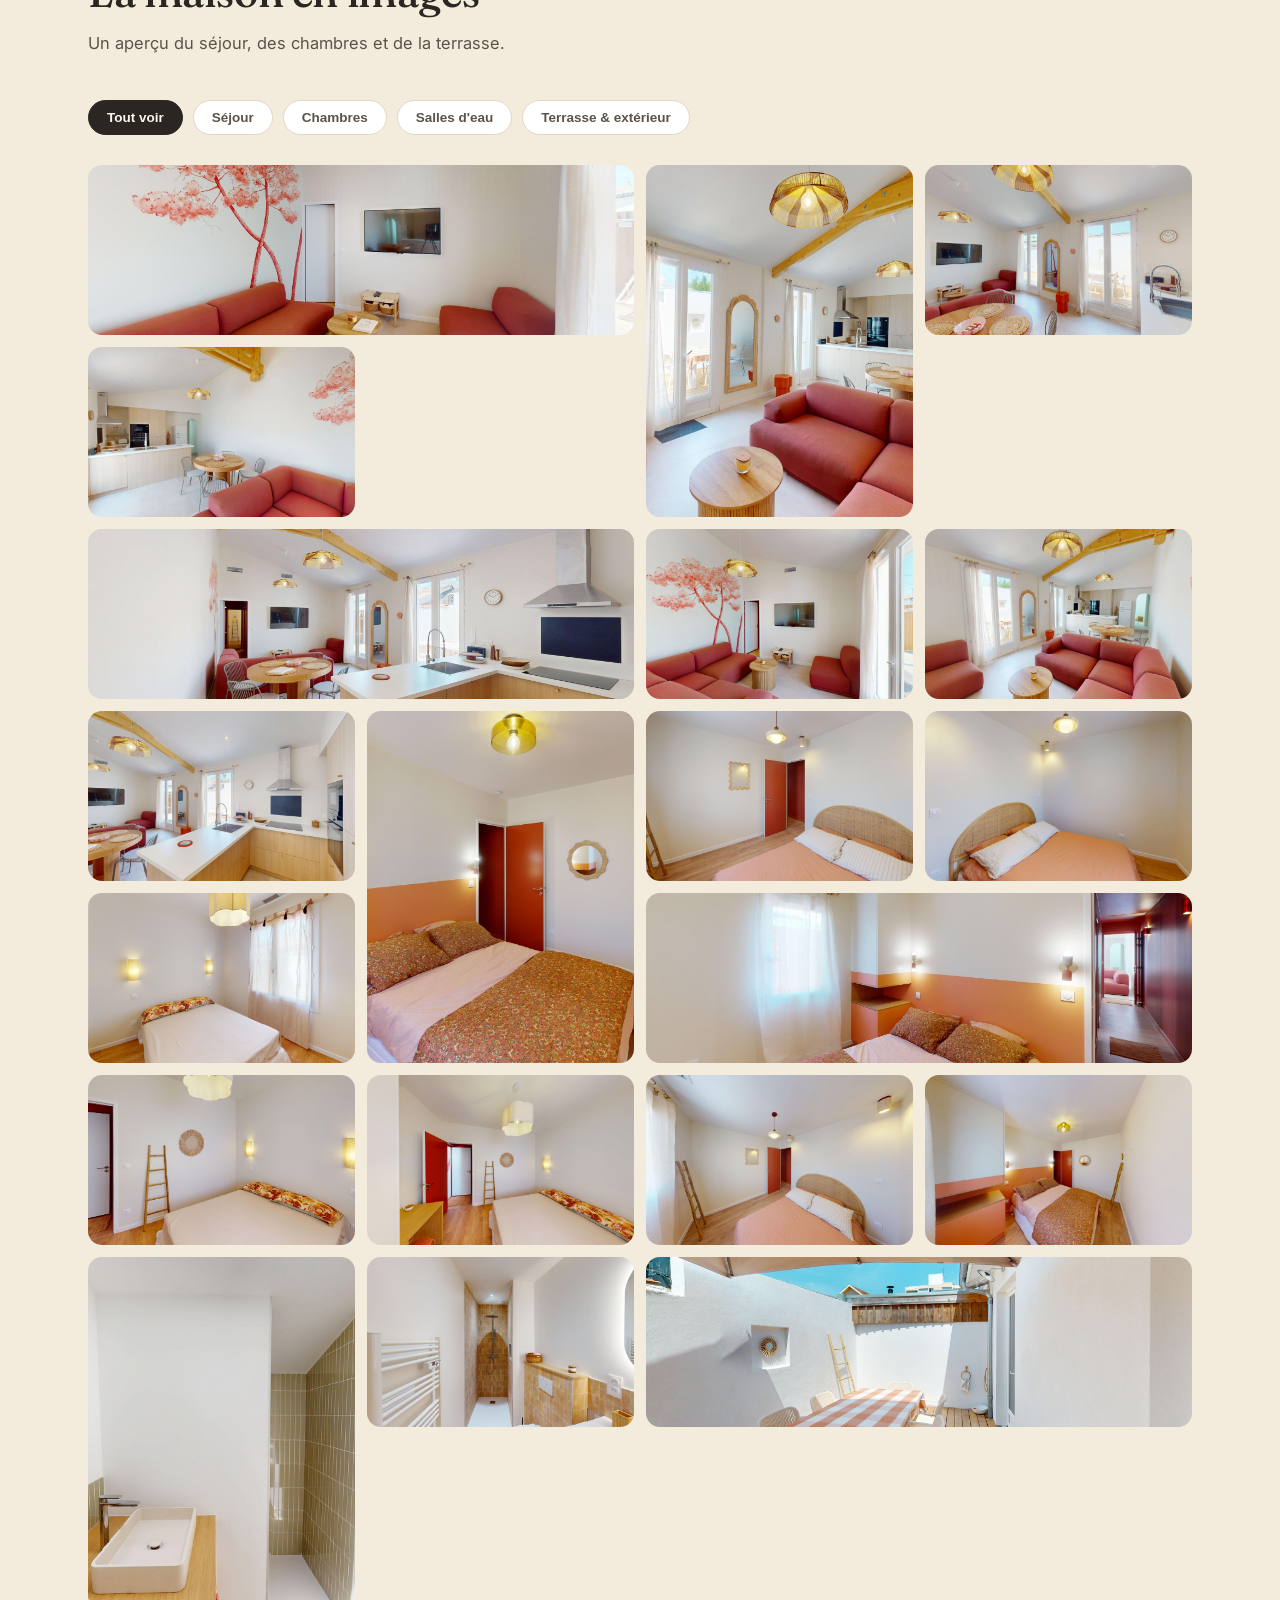
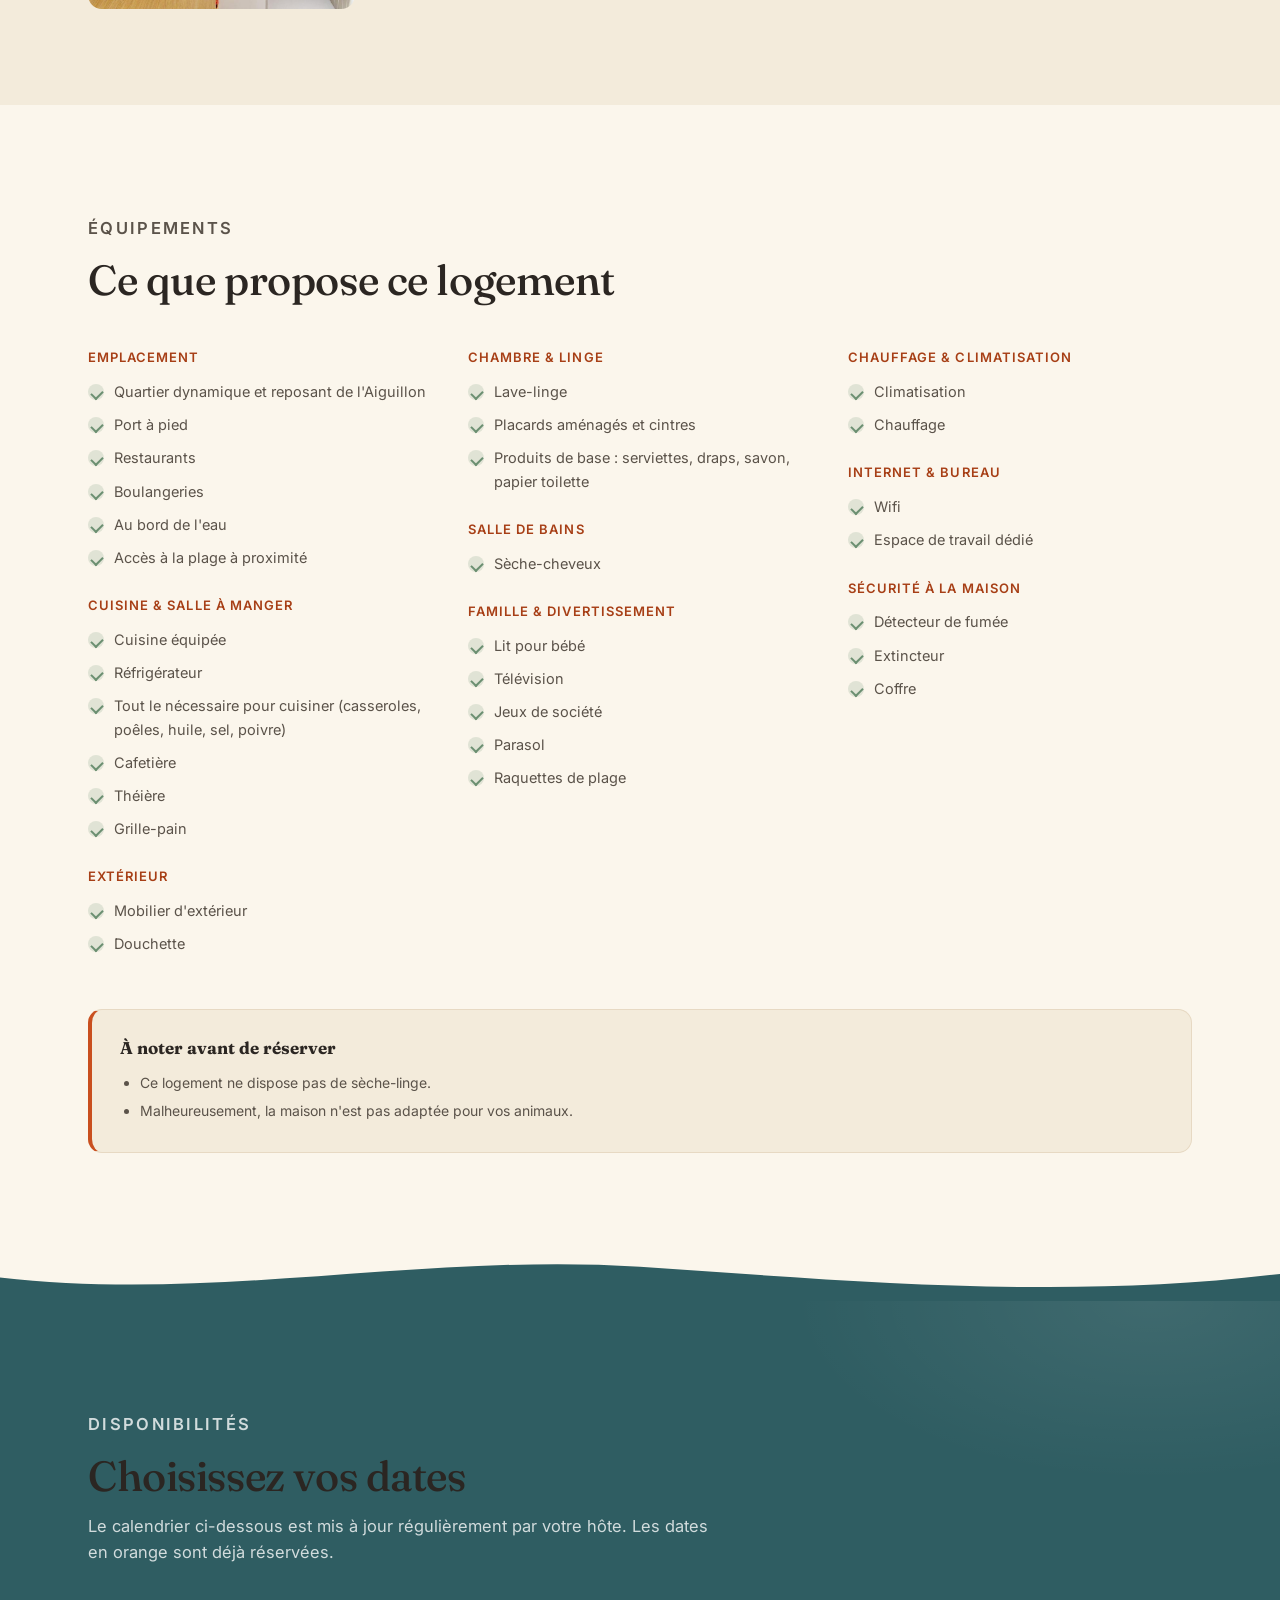
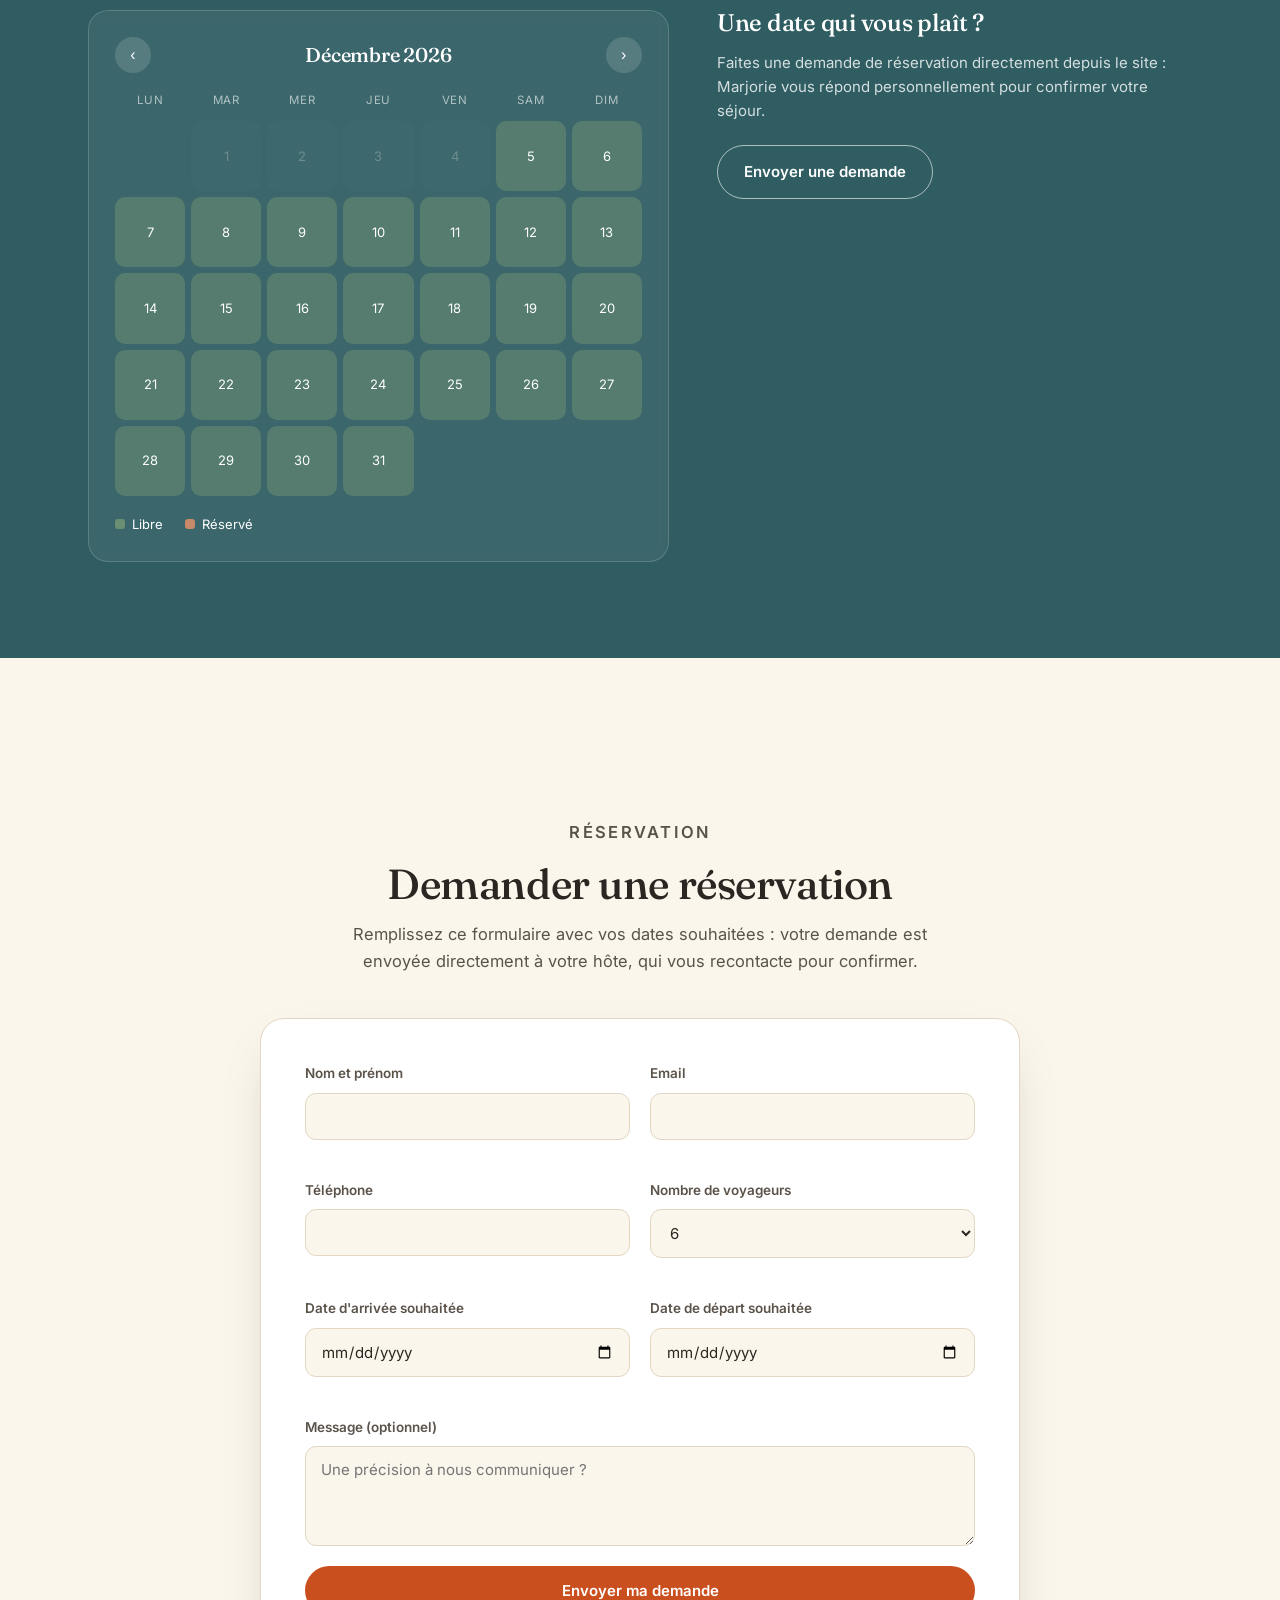
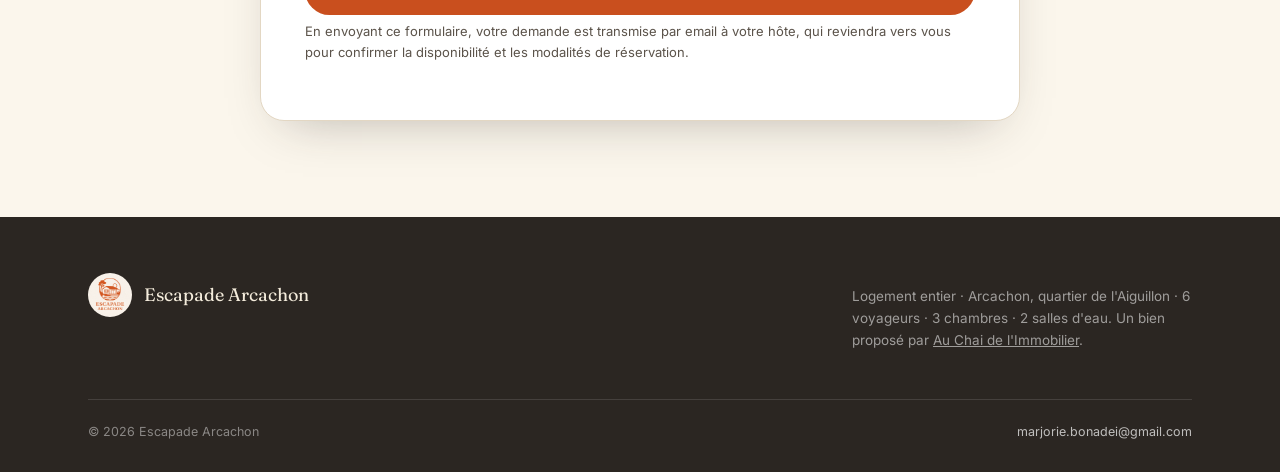
==== commit 80849d85: "Add files via upload" ====
--- a/index.html
+++ b/index.html
@@ -10,6 +10,19 @@
 <meta property="og:title" content="Escapade Arcachon — Maison de vacances">
 <meta property="og:description" content="À pied des plages, des commerces et des restaurants du quartier de l'Aiguillon. Port d'Arcachon à 250 mètres.">
 <meta property="og:image" content="images/sejour-1.jpg">
+<script src="https://identity.netlify.com/v1/netlify-identity-widget.js"></script>
+<script>
+  if (window.netlifyIdentity) {
+    window.netlifyIdentity.on("init", user => {});
+    // Si le lien reçu par email contient un jeton (confirmation, invitation, mot de passe oublié...),
+    // on redirige automatiquement vers l'espace admin qui sait le traiter.
+    if (window.location.hash && window.location.hash.includes("confirmation_token") ||
+        window.location.hash && window.location.hash.includes("invite_token") ||
+        window.location.hash && window.location.hash.includes("recovery_token")) {
+      window.location.href = "/admin/" + window.location.hash;
+    }
+  }
+</script>
 </head>
 <body>
 
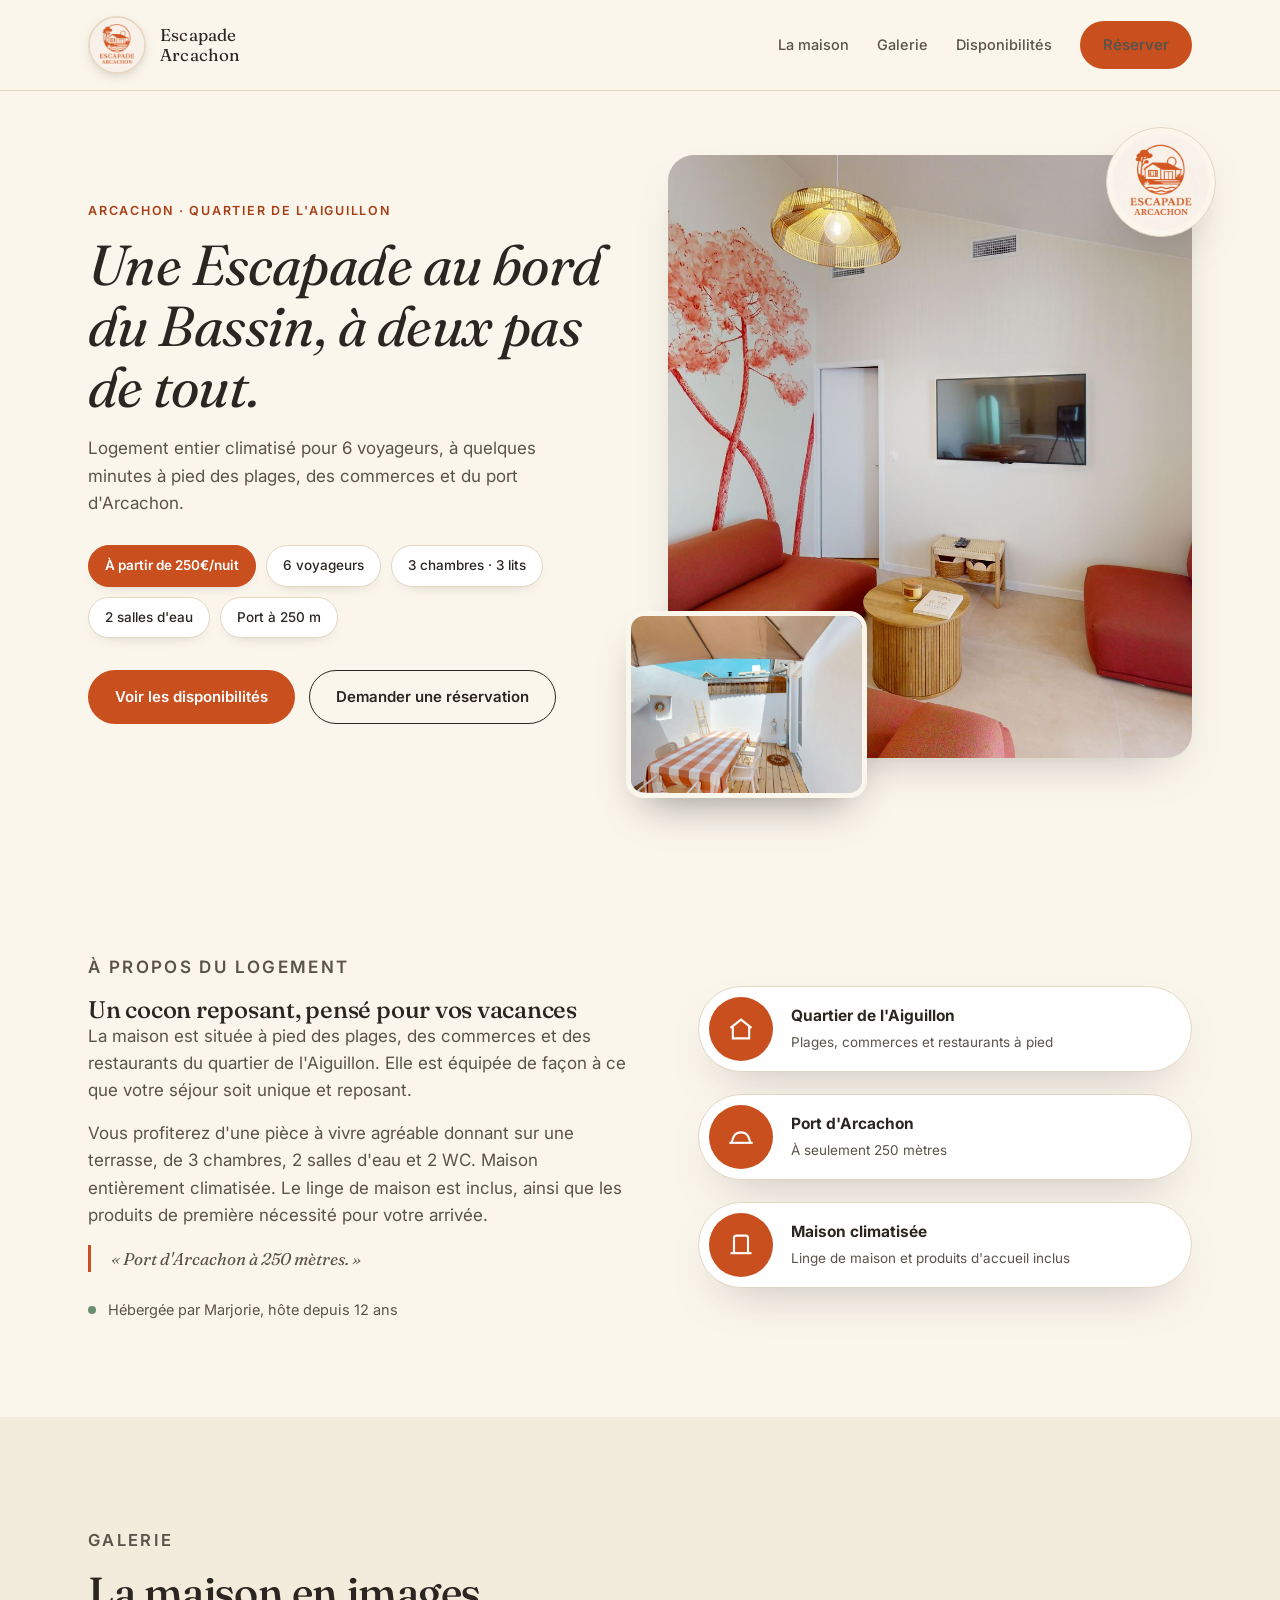
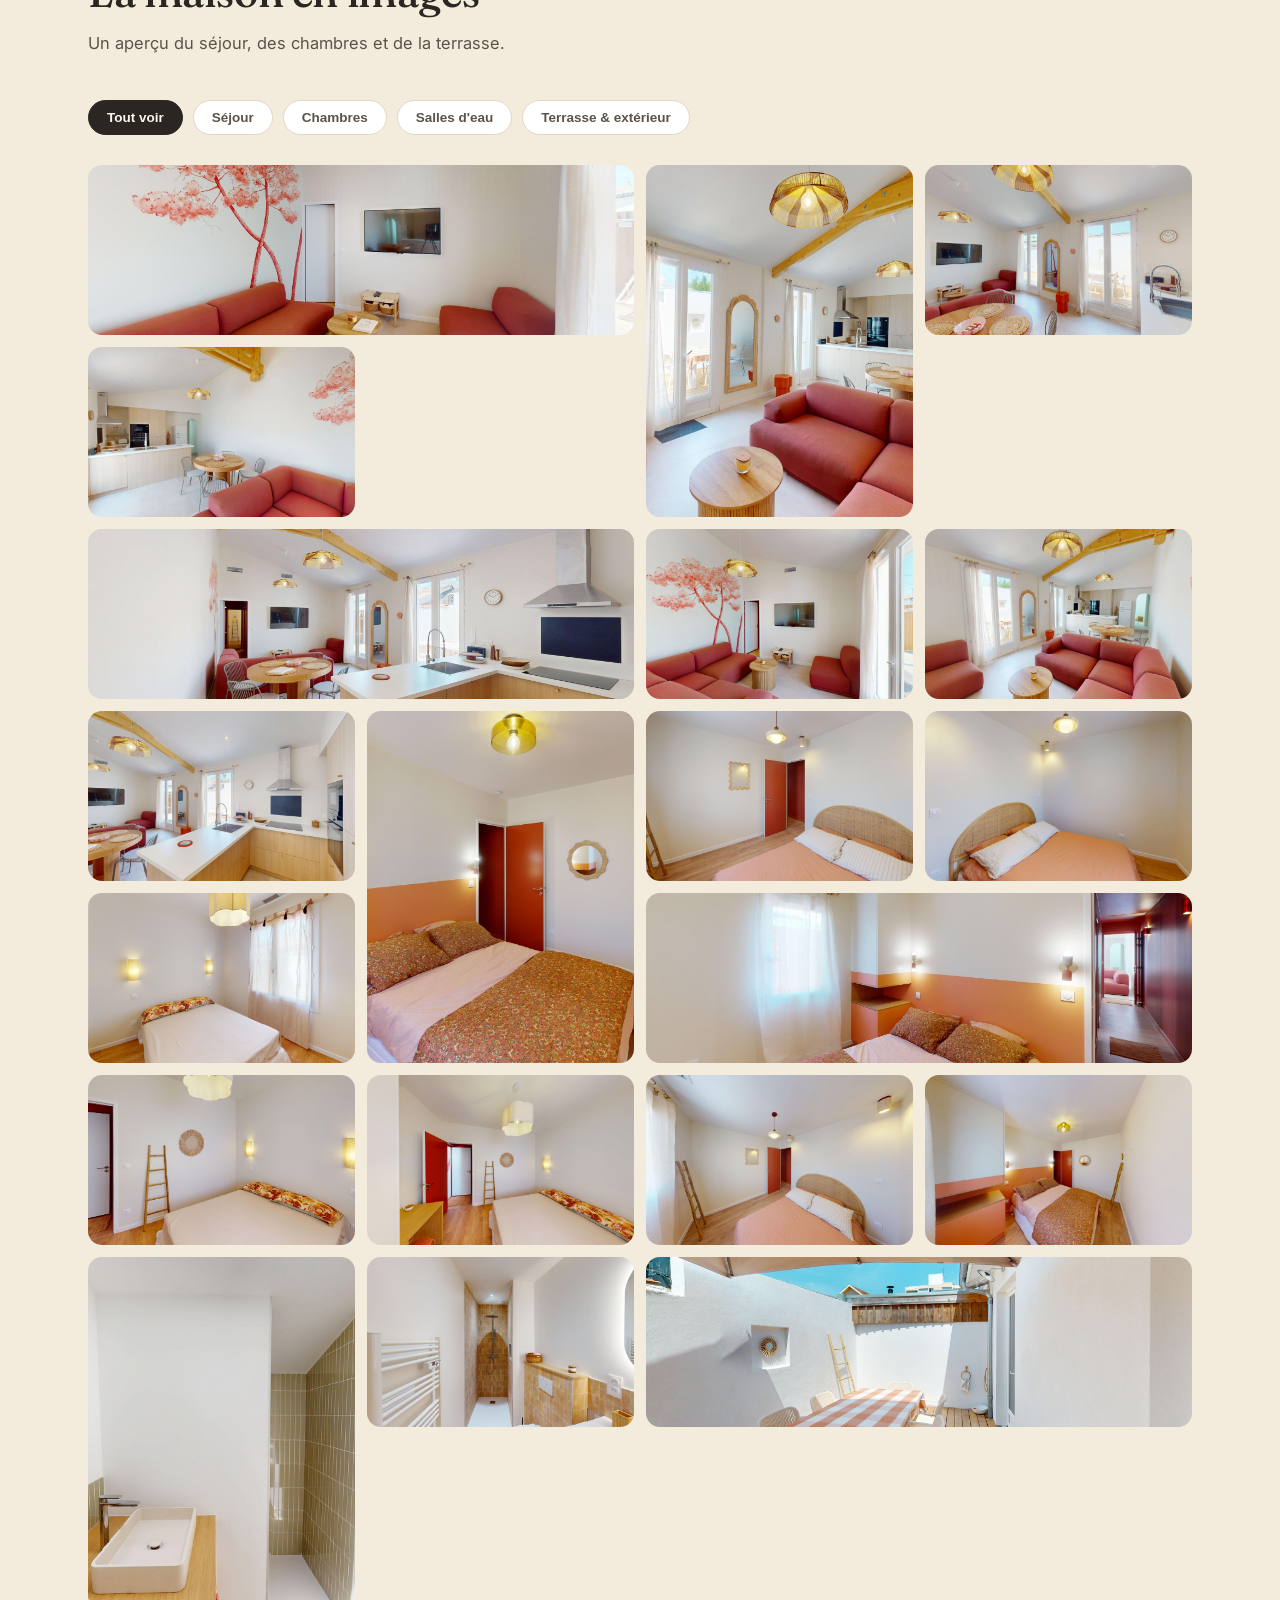
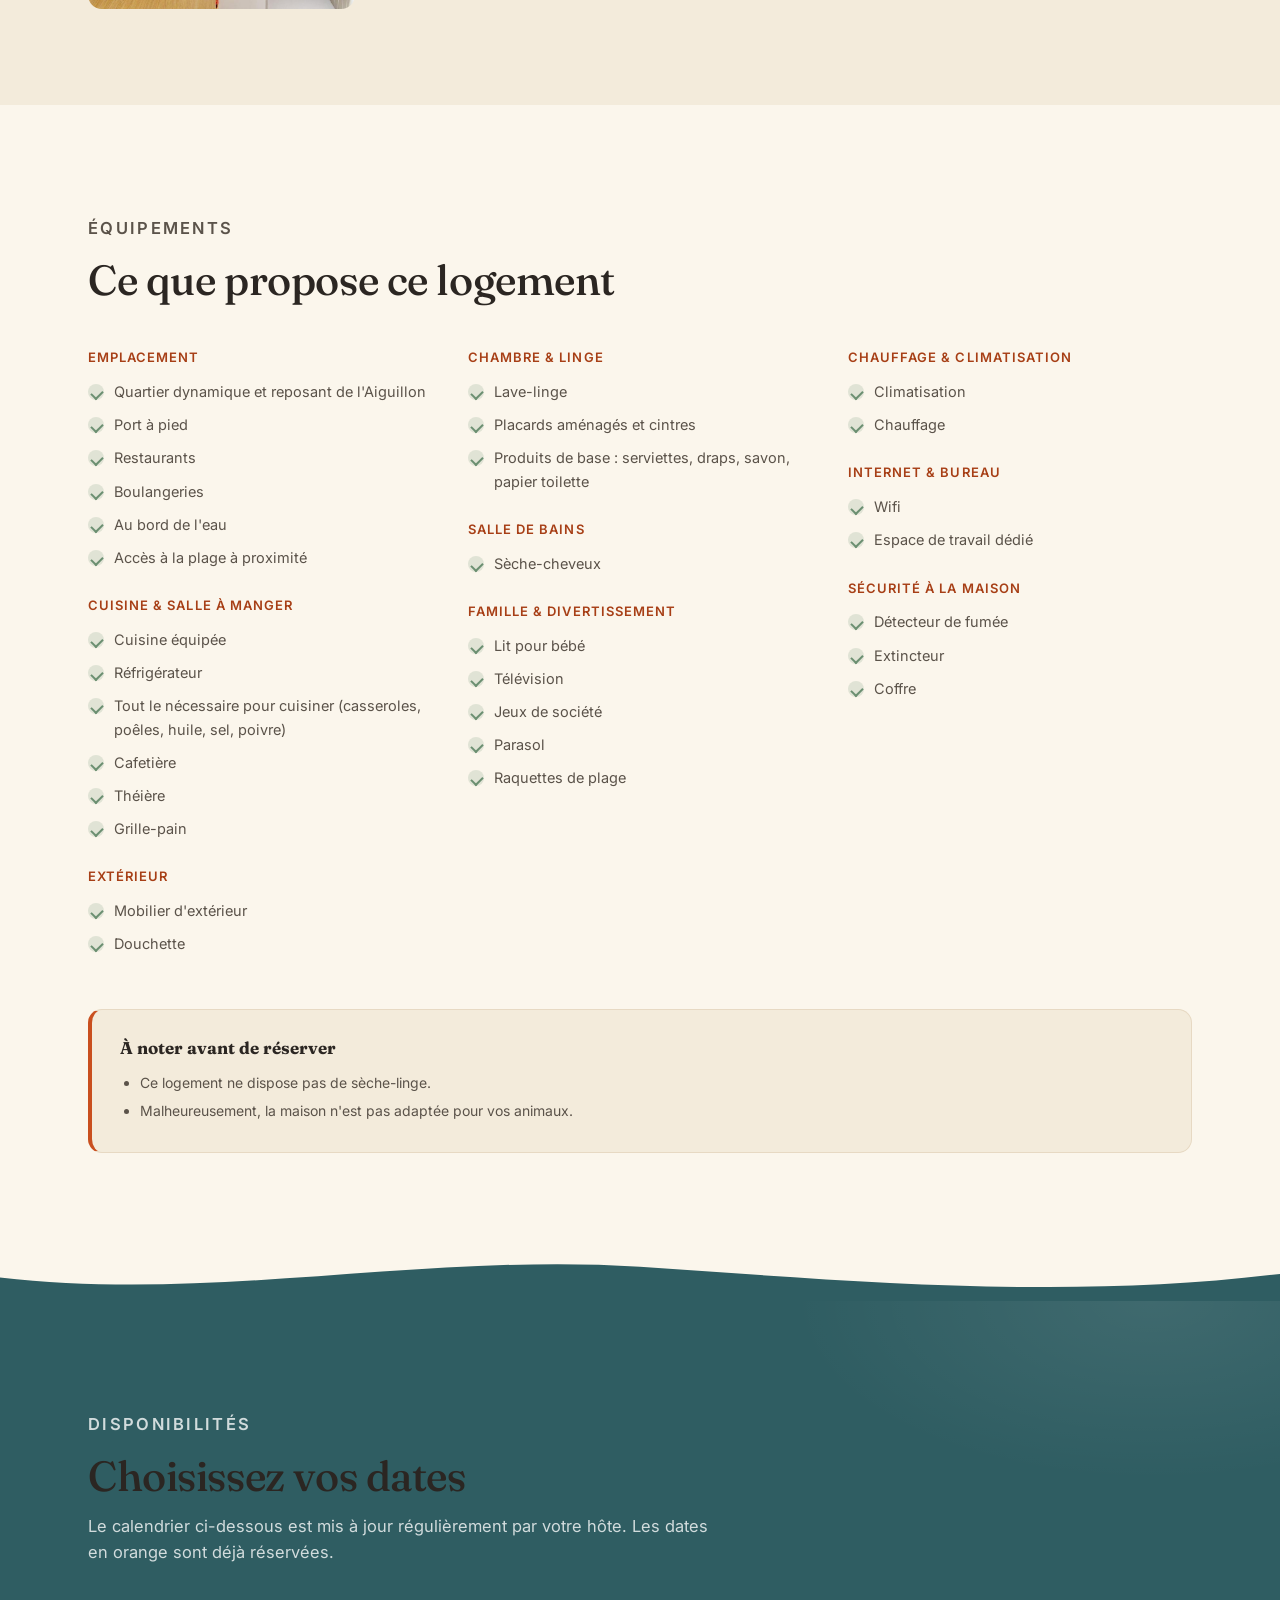
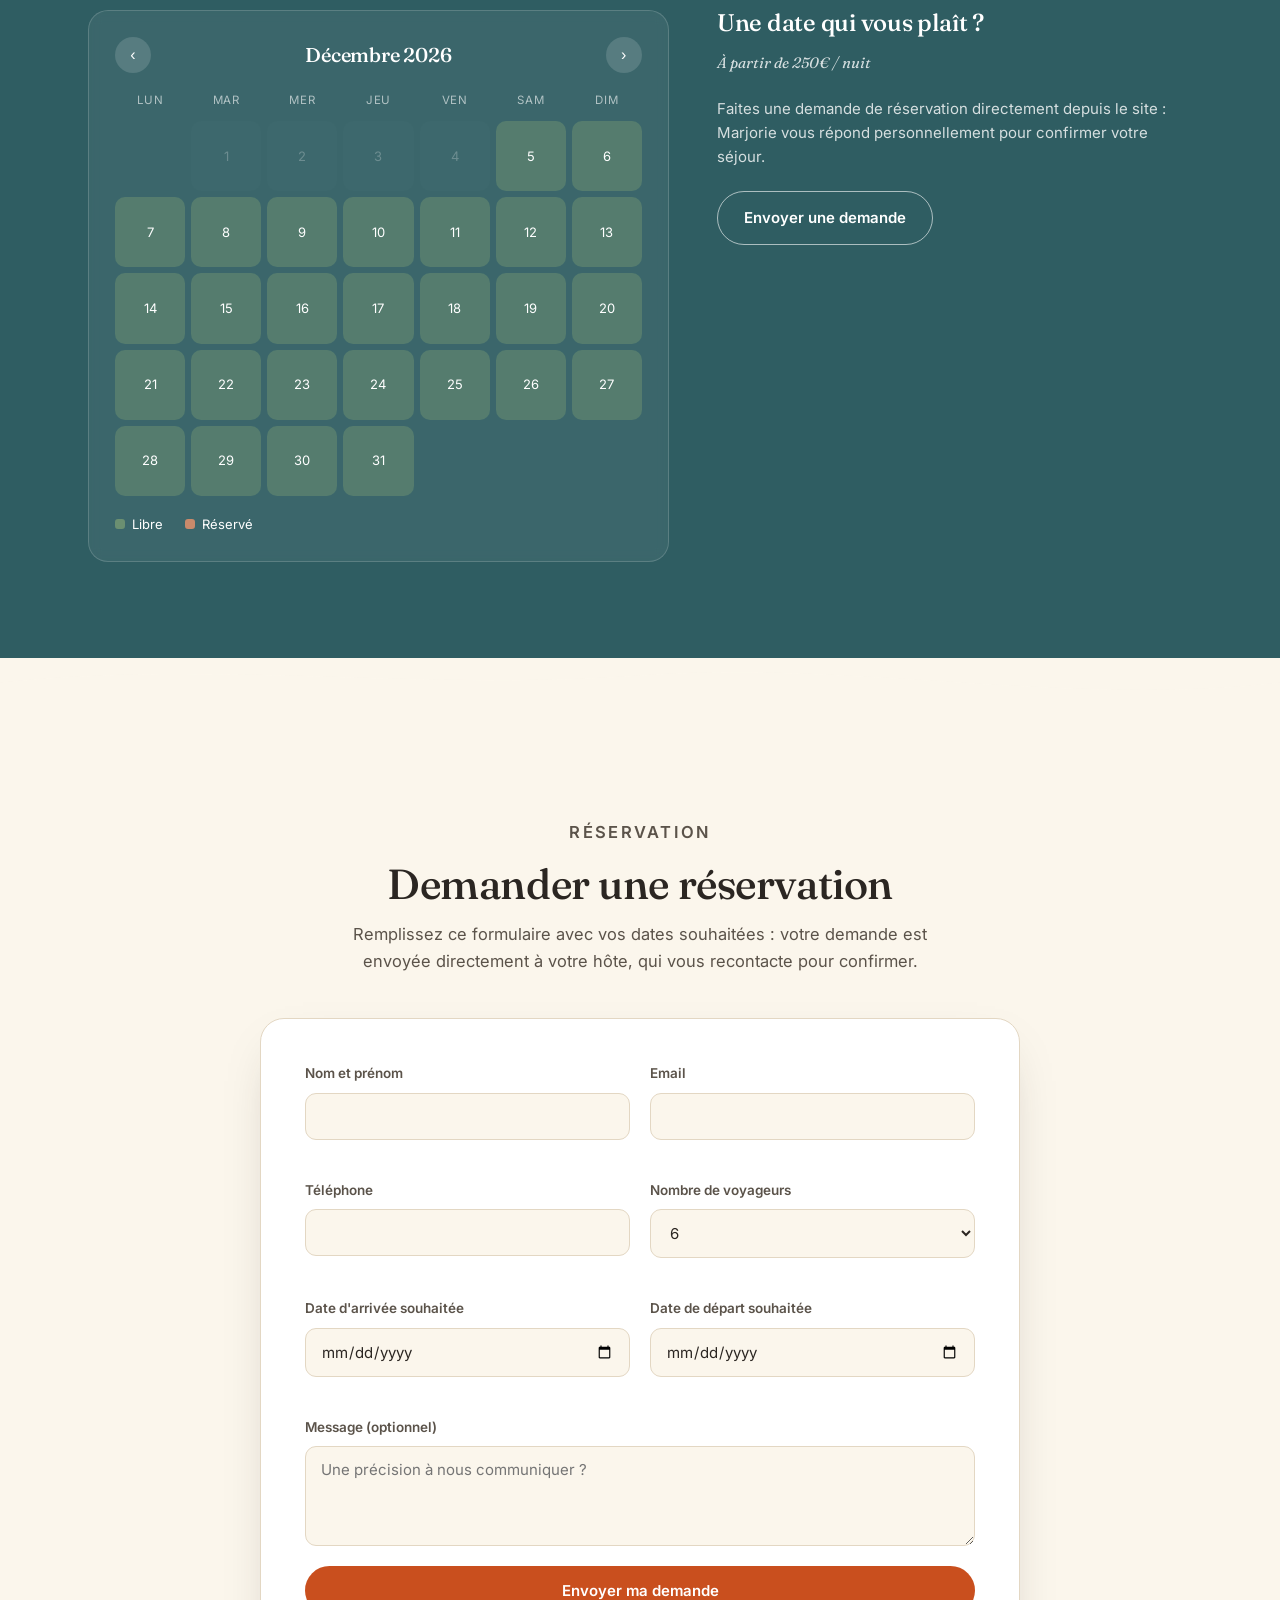
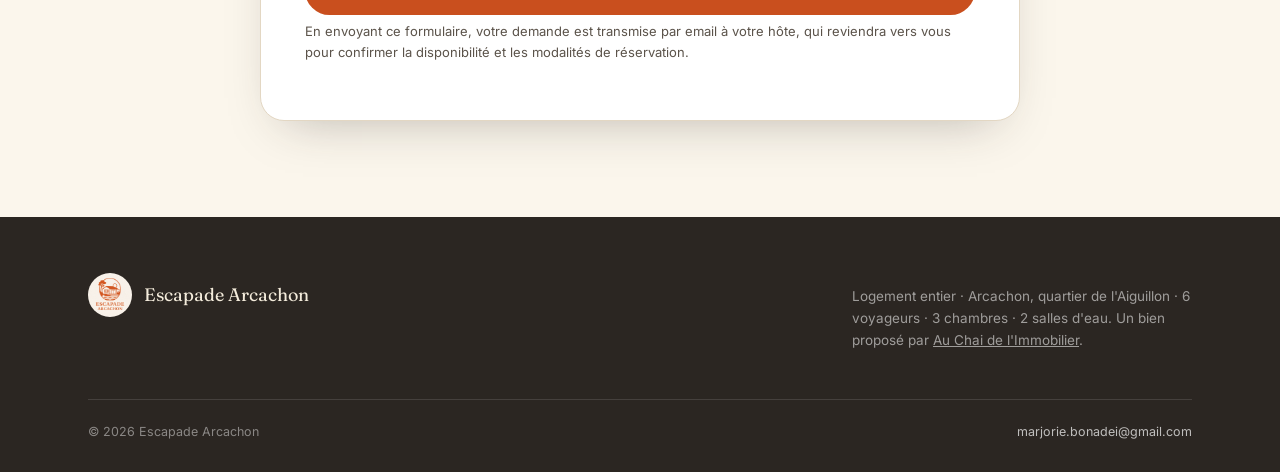
==== commit 9f94c131: "Add files via upload" ====
--- a/index.html
+++ b/index.html
@@ -49,6 +49,7 @@
       <h1>Une Escapade au bord du Bassin, à deux pas de tout.</h1>
       <p class="lede">Logement entier climatisé pour 6 voyageurs, à quelques minutes à pied des plages, des commerces et du port d'Arcachon.</p>
       <div class="hero-stats">
+        <span class="stat-pill stat-pill-price">À partir de 250€/nuit</span>
         <span class="stat-pill">6 voyageurs</span>
         <span class="stat-pill">3 chambres · 3 lits</span>
         <span class="stat-pill">2 salles d'eau</span>
@@ -249,6 +250,7 @@
       </div>
       <div class="cal-side">
         <h3>Une date qui vous plaît ?</h3>
+        <p class="cal-price">À partir de 250€ / nuit</p>
         <p>Faites une demande de réservation directement depuis le site : Marjorie vous répond personnellement pour confirmer votre séjour.</p>
         <a href="#reserver" class="btn btn-ghost">Envoyer une demande</a>
       </div>
--- a/css/style.css
+++ b/css/style.css
@@ -164,6 +164,12 @@
   margin-top:32px;
   flex-wrap:wrap;
 }
+.stat-pill-price{
+  background:var(--terracotta);
+  color:#fff;
+  border-color:var(--terracotta);
+  font-weight:600;
+}
 .hero-visual{
   position:relative;
 }
@@ -471,6 +477,13 @@
 .legend-dot.unavailable{background:var(--unavailable);}
 
 .cal-side h3{color:#fff; font-size:24px; margin-bottom:14px;}
+.cal-price{
+  font-family:'Fraunces',serif;
+  font-style:italic;
+  font-size:22px;
+  color:var(--sable);
+  margin-bottom:14px;
+}
 .cal-side p{color:rgba(255,255,255,0.8); font-size:15px; margin-bottom:22px;}
 
 /* ---------- Reservation form ---------- */
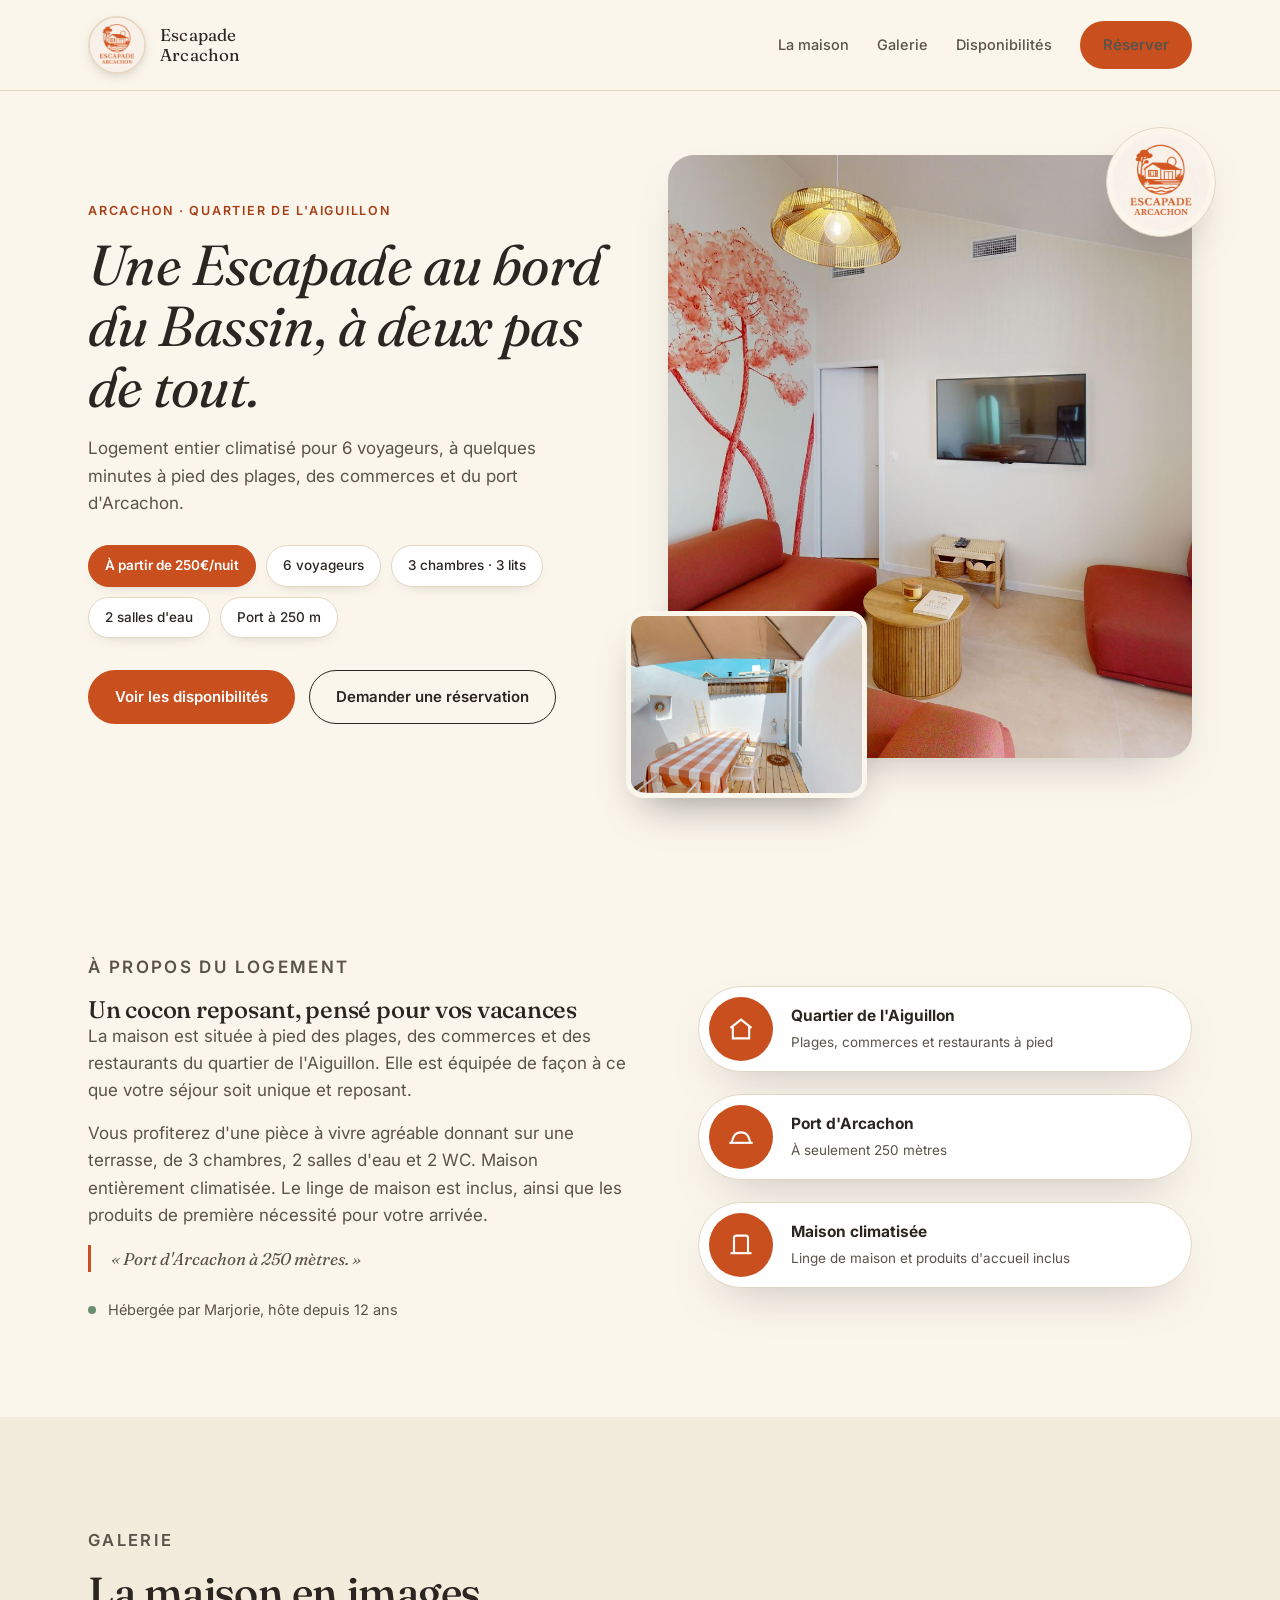
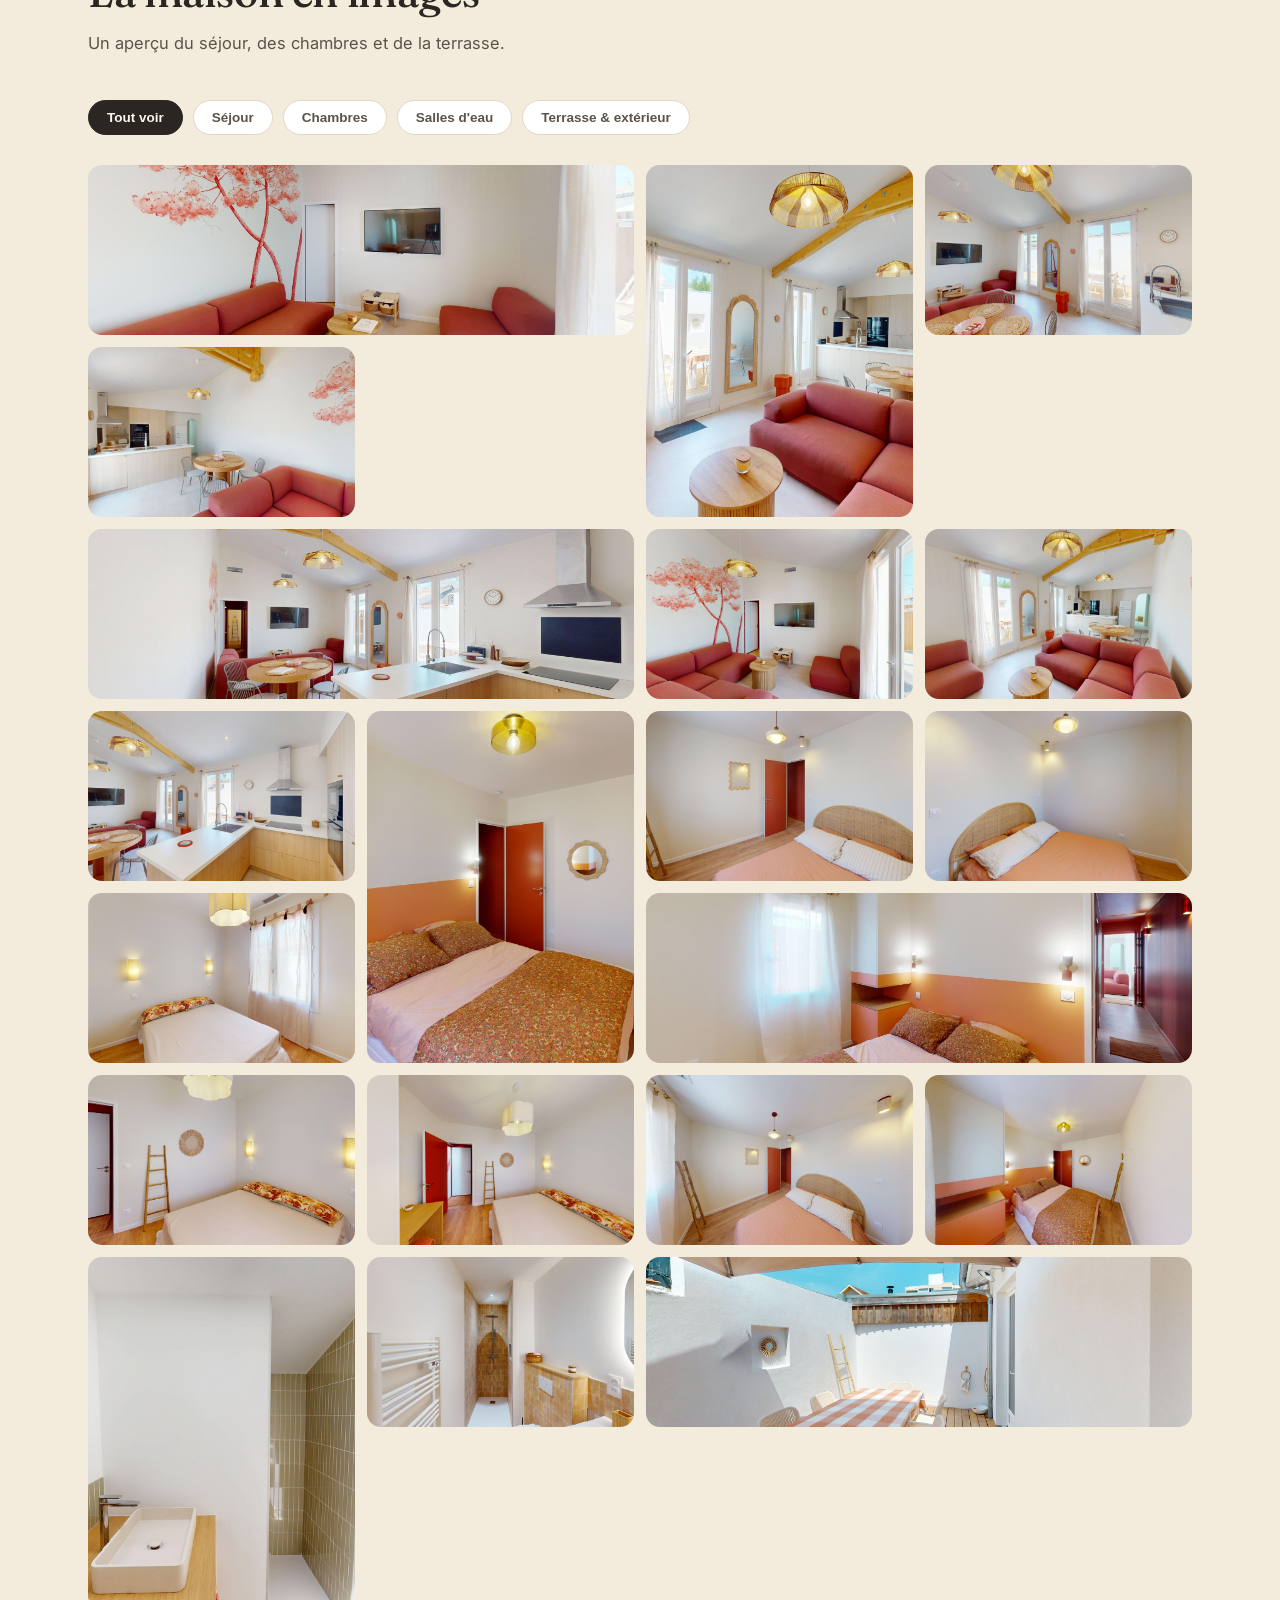
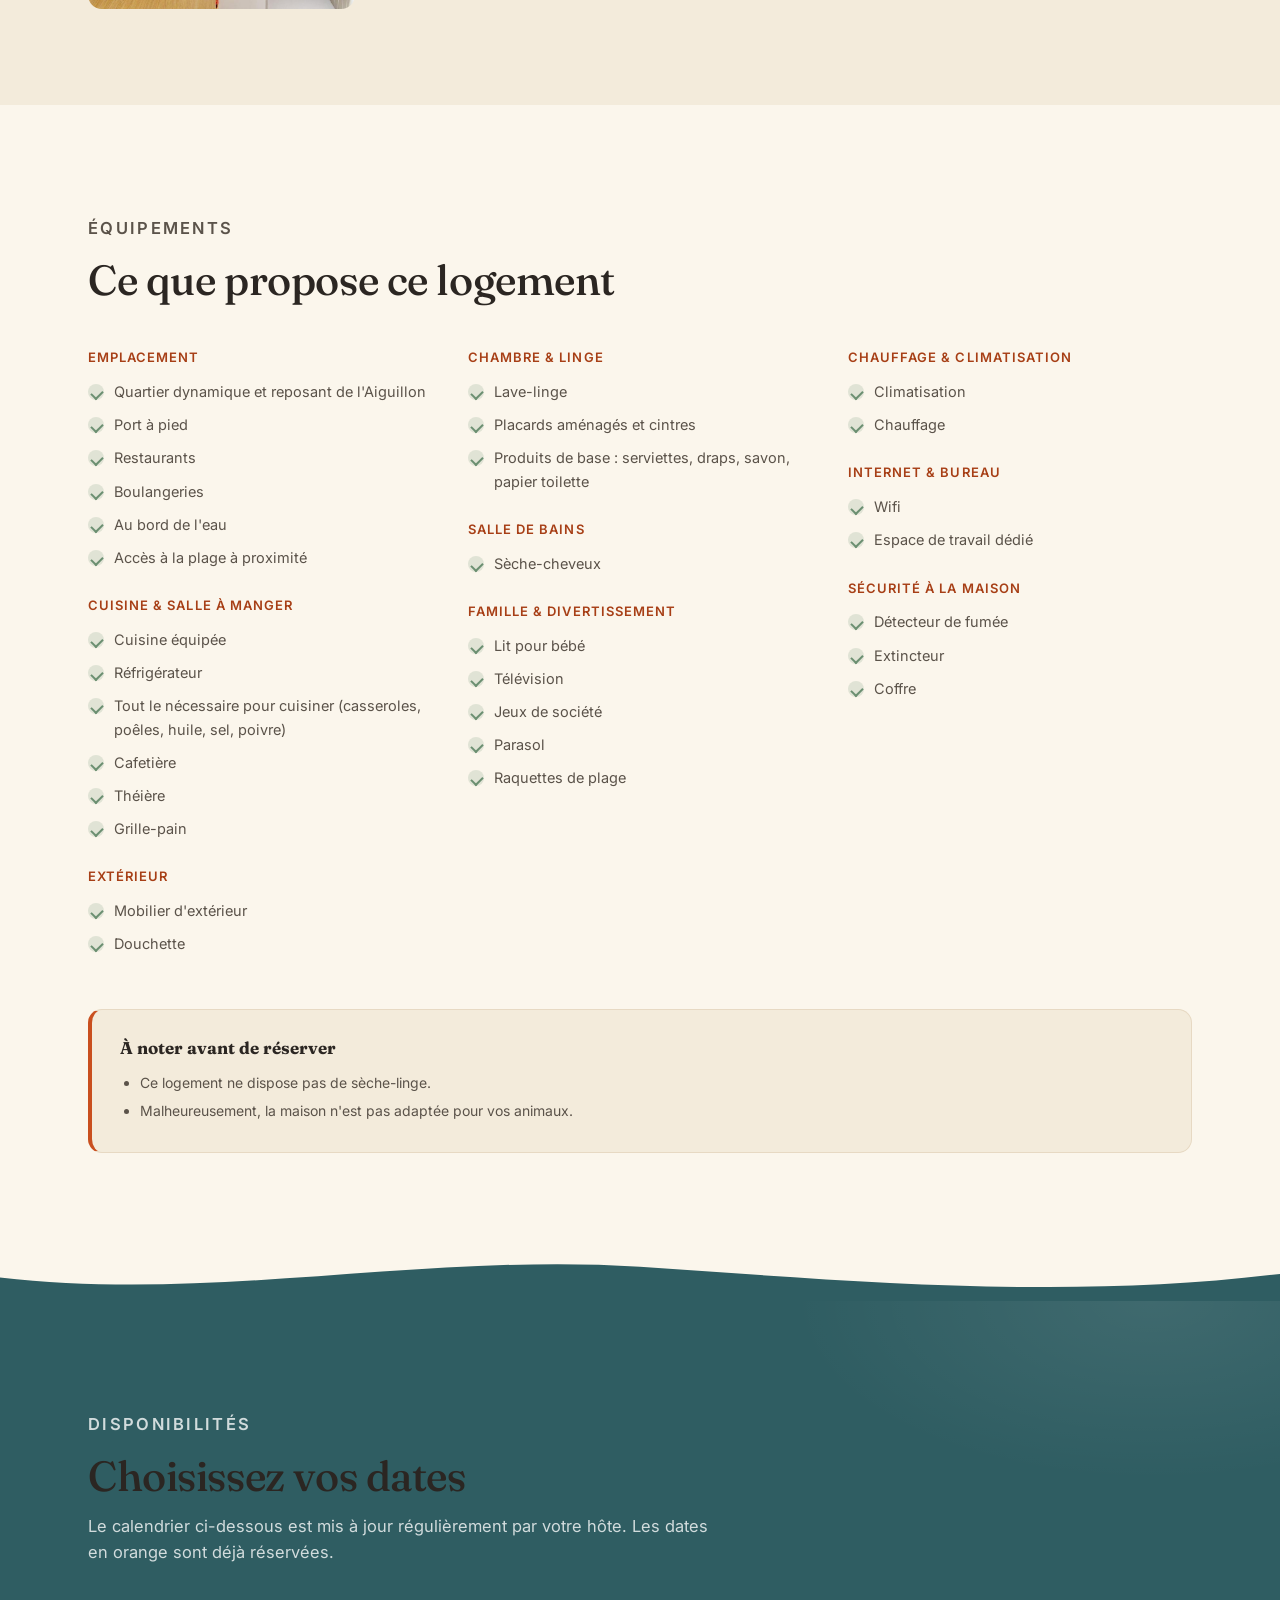
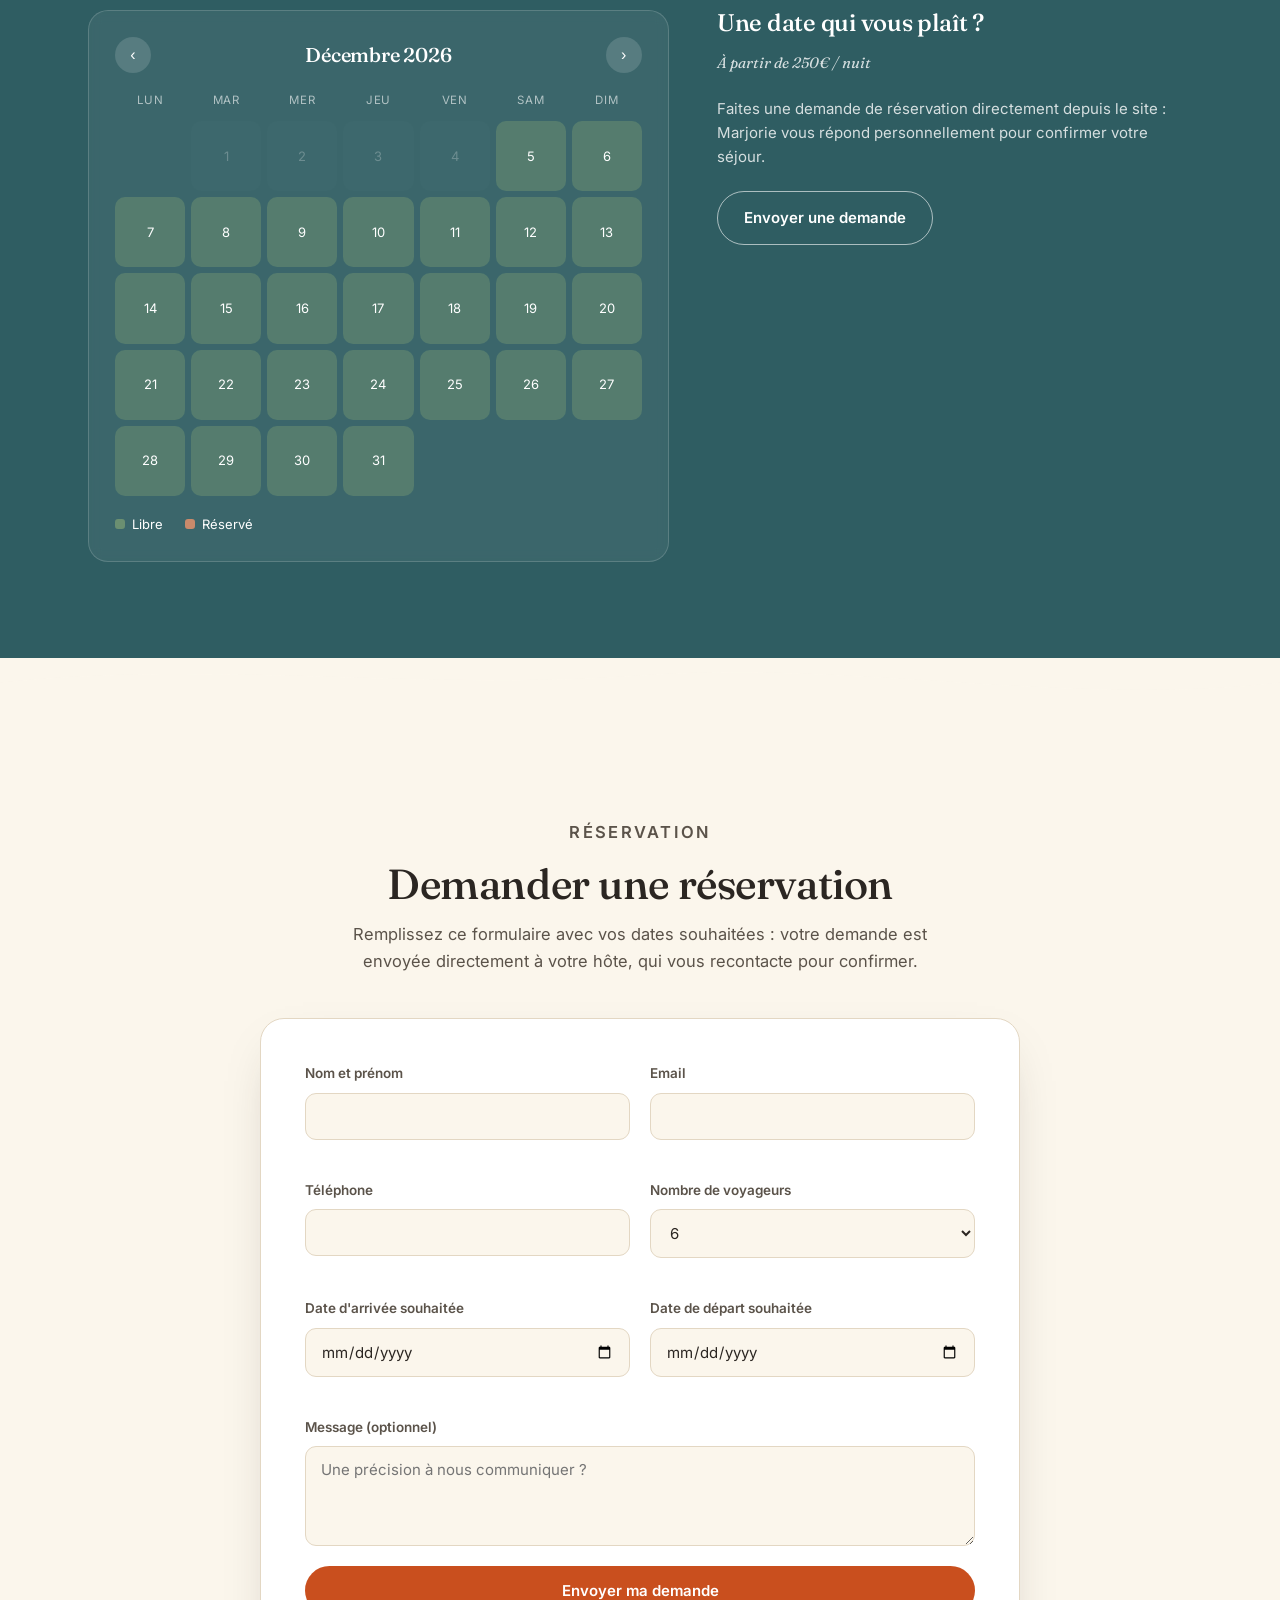
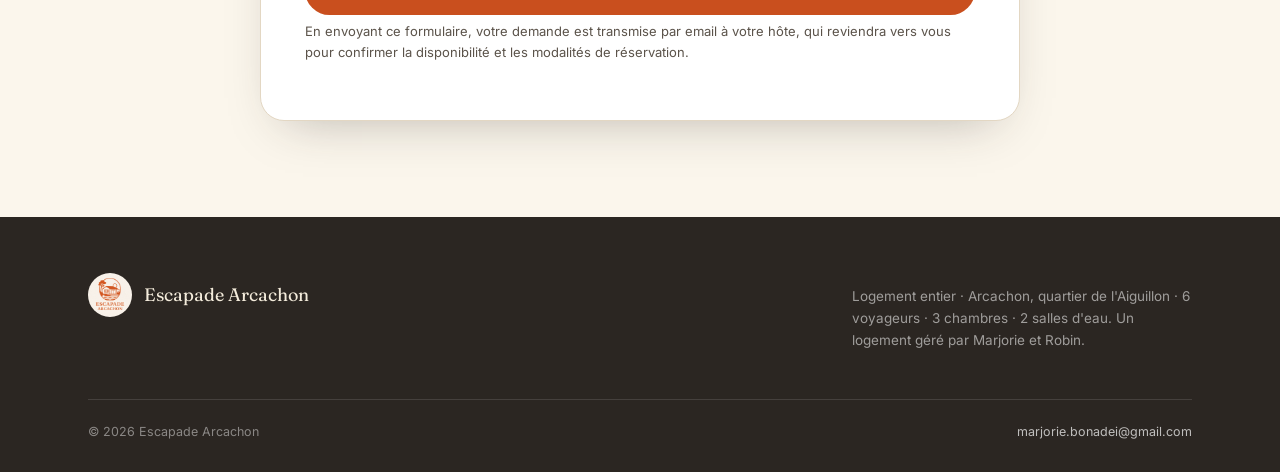
==== commit 02e09054: "Add files via upload" ====
--- a/index.html
+++ b/index.html
@@ -322,7 +322,7 @@
         <img src="images/logo.png" alt="Logo Escapade Arcachon">
         <span>Escapade Arcachon</span>
       </div>
-      <p class="footer-meta">Logement entier · Arcachon, quartier de l'Aiguillon · 6 voyageurs · 3 chambres · 2 salles d'eau. Un bien proposé par <a href="https://www.auchai-immobilier.fr" target="_blank" rel="noopener">Au Chai de l'Immobilier</a>.</p>
+      <p class="footer-meta">Logement entier · Arcachon, quartier de l'Aiguillon · 6 voyageurs · 3 chambres · 2 salles d'eau. Un logement géré par Marjorie et Robin.</p>
     </div>
     <div class="bottom">
       <span>&copy; <span id="year"></span> Escapade Arcachon</span>
